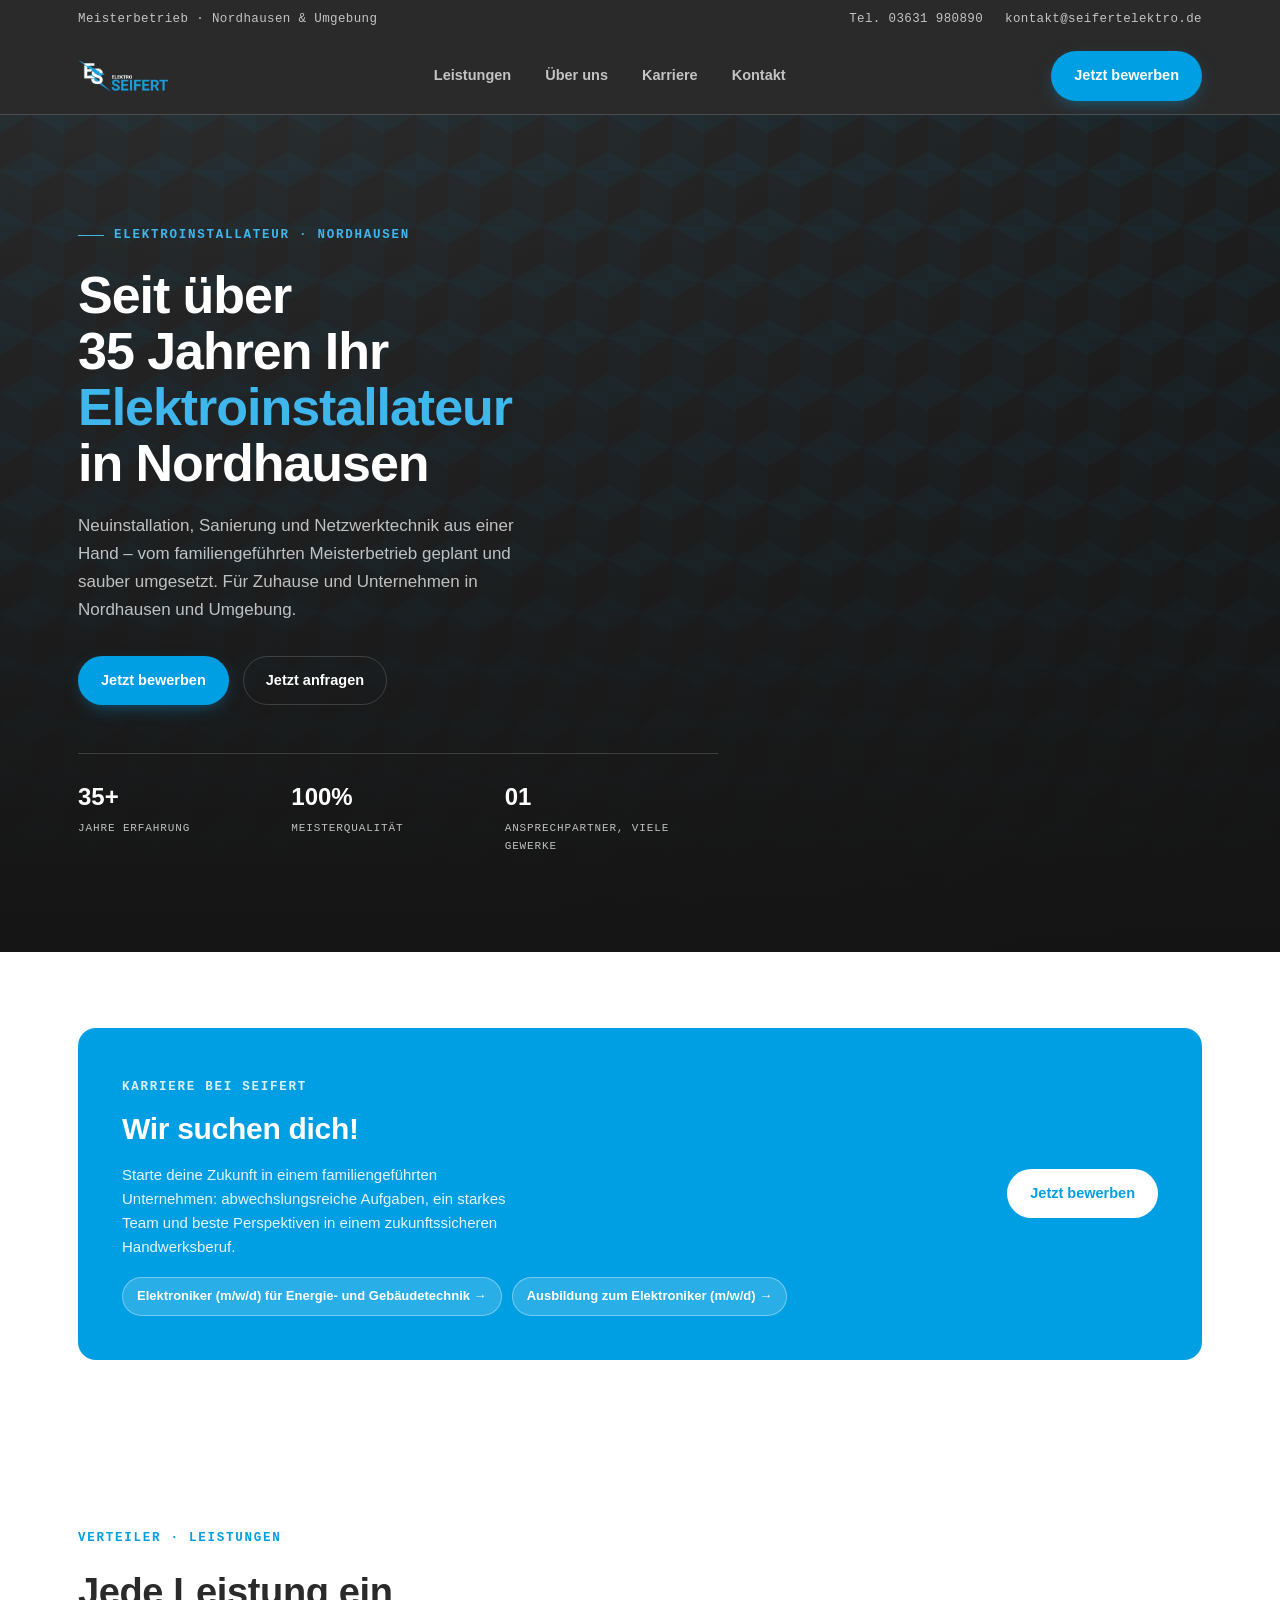
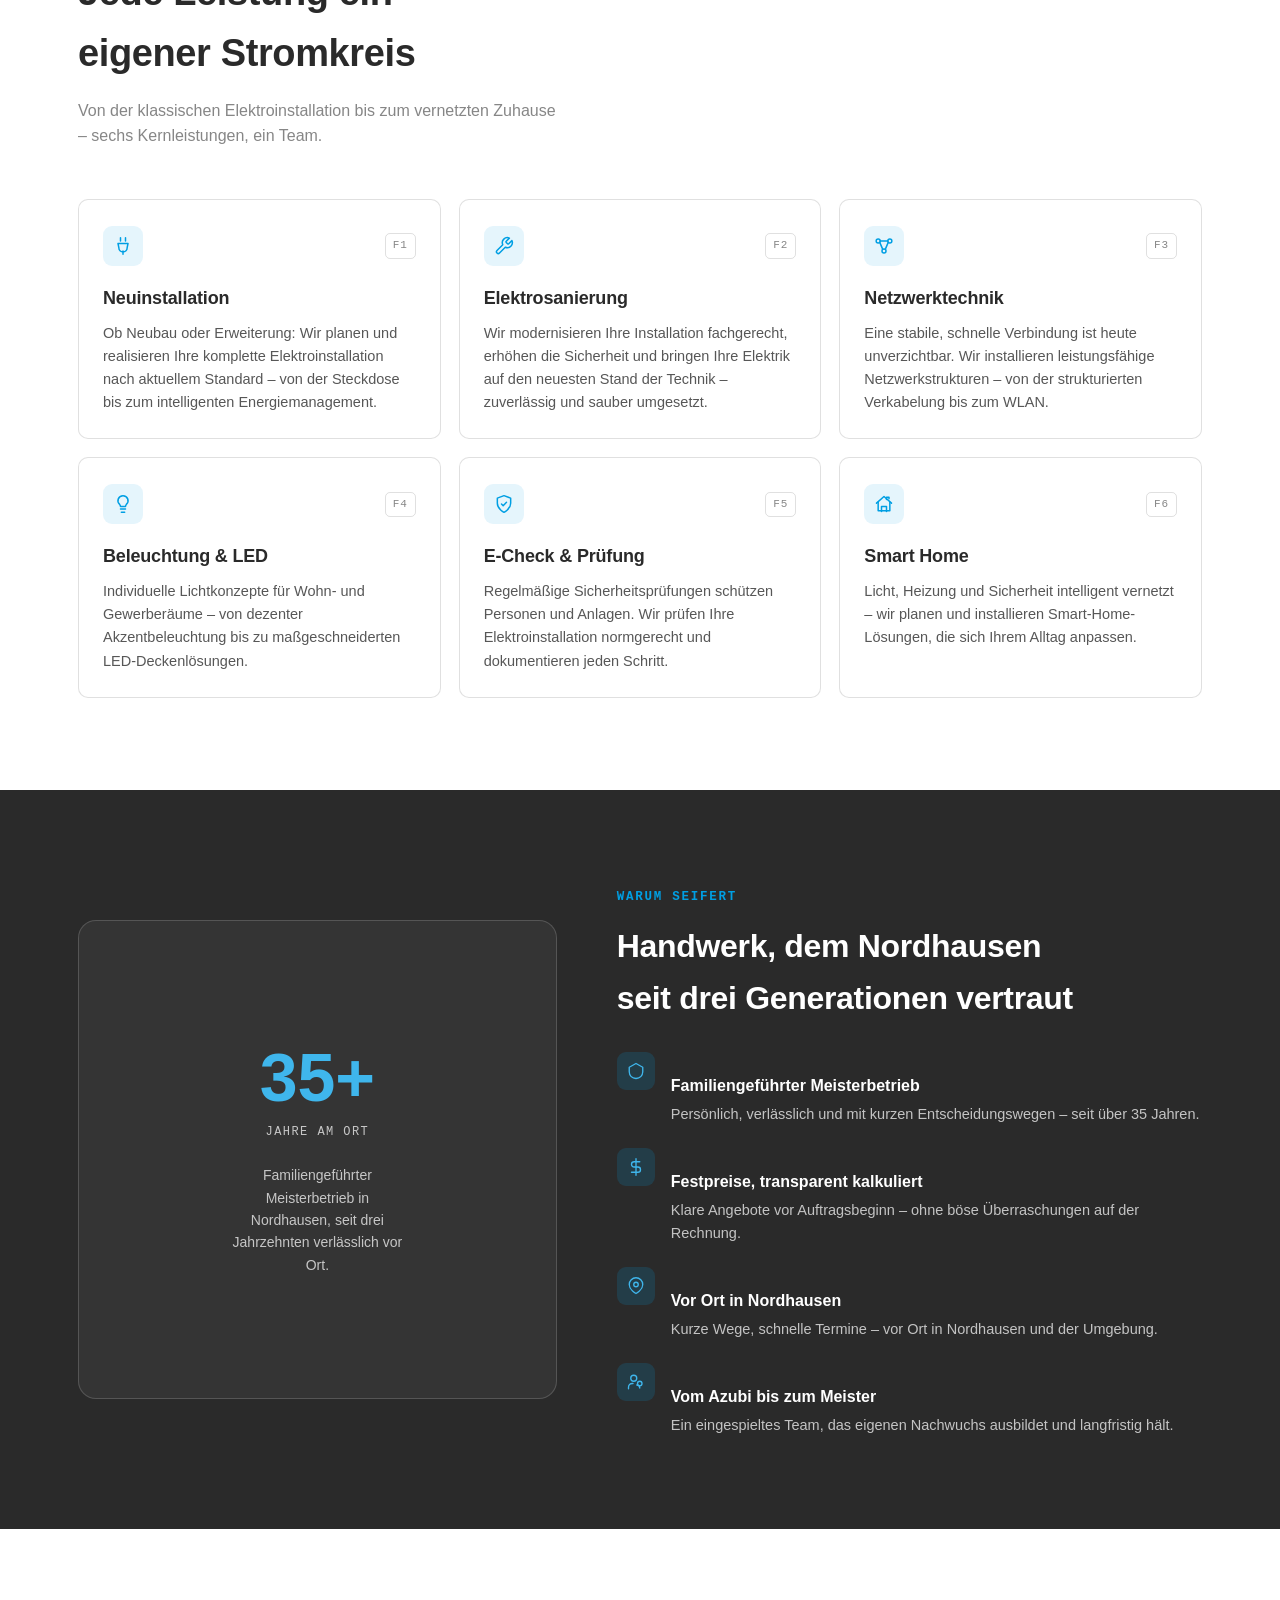
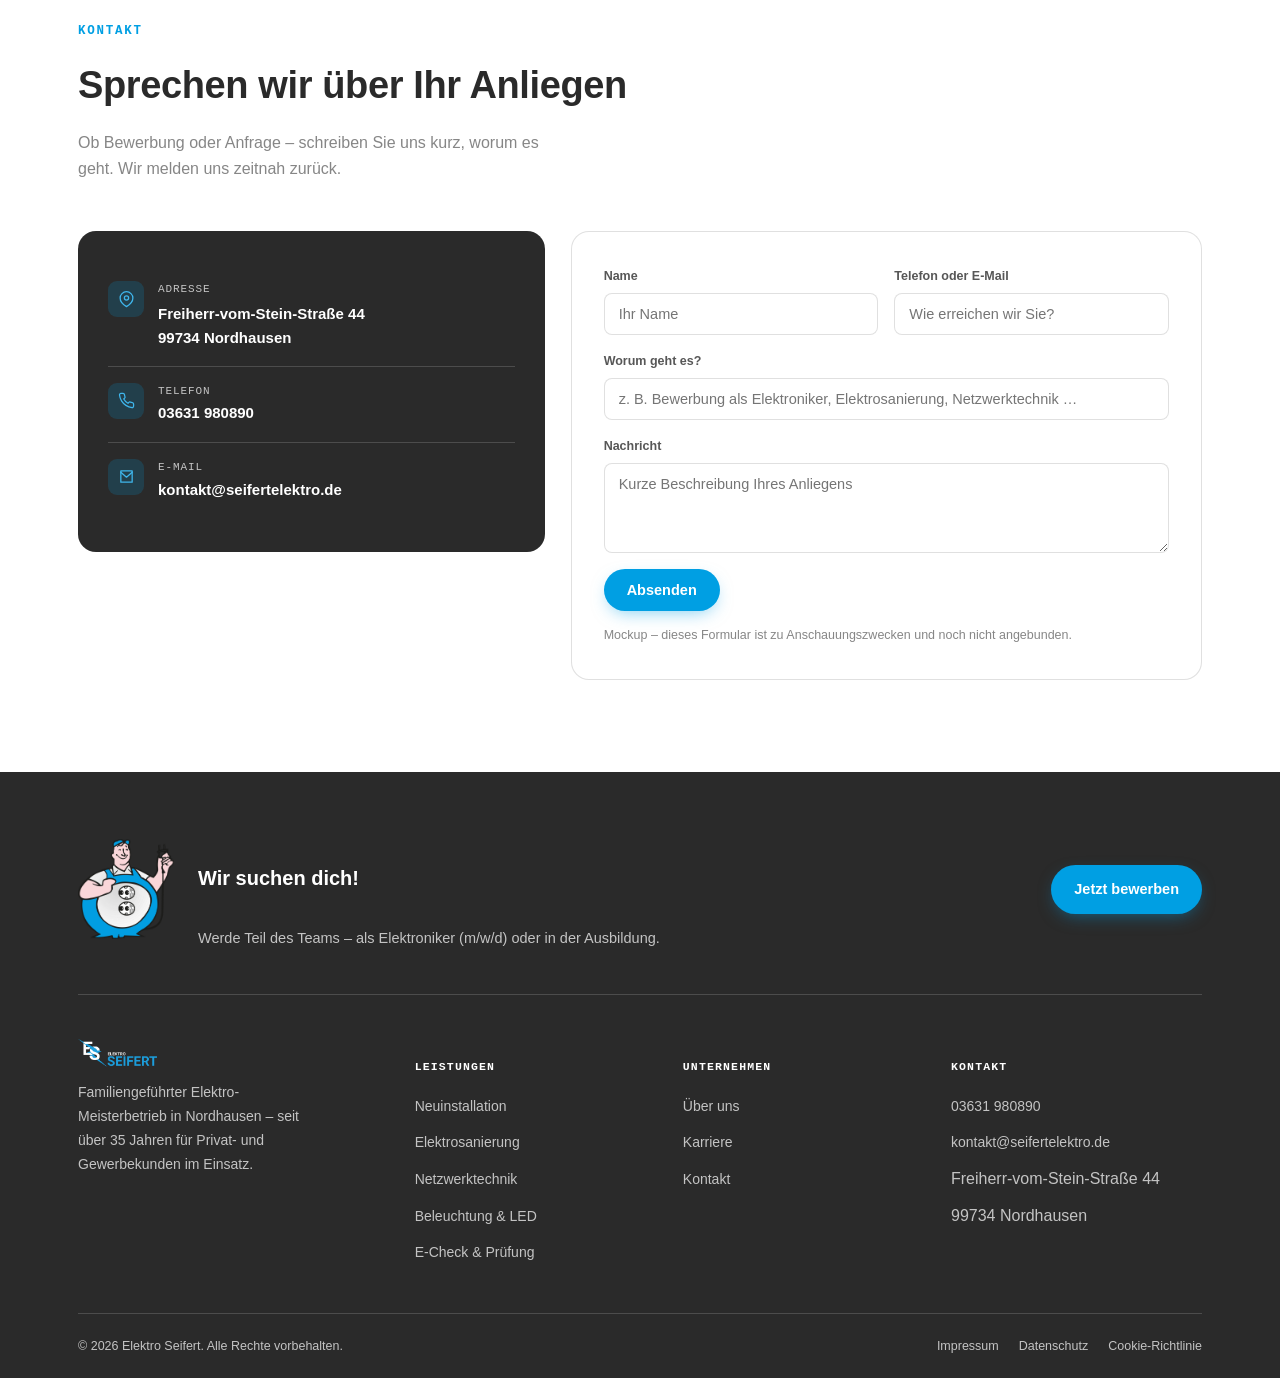
==== index.html @ 753f6e67 "Add redesigned static site with career pages and legal pages Builds out the redesign as a real multi" ====
<!doctype html>
<html lang="de">
<head>
<meta charset="utf-8" />
<title>Elektro Seifert – Elektroinstallateur in Nordhausen</title>
<meta name="description" content="Elektro Seifert: familiengeführter Elektro-Meisterbetrieb in Nordhausen. Neuinstallation, Elektrosanierung, Netzwerktechnik – und aktuell offene Stellen." />
<meta name="viewport" content="width=device-width, initial-scale=1" />
<link rel="stylesheet" href="assets/style.css" />
</head>
<body>

<div class="utility-bar">
  <div class="wrap">
    <span class="u-tag">Meisterbetrieb &middot; Nordhausen &amp; Umgebung</span>
    <div class="u-links">
      <a href="tel:+493631980890">Tel. 03631 980890</a>
      <a href="mailto:kontakt@seifertelektro.de">kontakt@seifertelektro.de</a>
    </div>
  </div>
</div>

<header id="top">
  <div class="wrap">
    <a class="brand" href="index.html" aria-label="Elektro Seifert, Startseite">
      <img class="brand-logo" src="assets/logo.webp" alt="Elektro Seifert" />
    </a>
    <nav class="primary-nav" aria-label="Hauptnavigation">
      <a href="#leistungen">Leistungen</a>
      <a href="#warum">Über uns</a>
      <a href="#karriere">Karriere</a>
      <a href="#kontakt">Kontakt</a>
    </nav>
    <div class="header-cta">
      <a class="btn btn-primary" href="#kontakt">Jetzt bewerben</a>
      <button class="menu-toggle" id="menuToggle" aria-expanded="false" aria-controls="mobileDrawer" aria-label="Menü öffnen">
        <span></span>
      </button>
    </div>
  </div>
  <div class="mobile-drawer" id="mobileDrawer">
    <a href="#leistungen">Leistungen</a>
    <a href="#warum">Über uns</a>
    <a href="#karriere">Karriere</a>
    <a href="#kontakt">Kontakt</a>
    <a class="btn btn-primary btn-block" href="#kontakt">Jetzt bewerben</a>
  </div>
</header>

<main>
  <!-- ---------- HERO ---------- -->
  <section class="hero">
    <div class="hero-media" aria-hidden="true">
      <div class="hero-video-fallback"></div>
      <video class="hero-video" autoplay muted loop playsinline preload="none">
        <source src="https://seifertelektro.de/wp-content/uploads/2026/05/copy_3253EE0D-689A-449B-8F6C-48F776EBD6DE-2.mov" type="video/mp4">
      </video>
    </div>
    <div class="hero-overlay" aria-hidden="true"></div>

    <div class="wrap hero-inner">
      <div class="hero-content">
        <div class="hero-eyebrow eyebrow">Elektroinstallateur · Nordhausen</div>
        <h1>Seit über 35&nbsp;Jahren Ihr <em>Elektroinstallateur</em> in Nordhausen</h1>
        <p class="hero-sub">Neuinstallation, Sanierung und Netzwerktechnik aus einer Hand – vom familiengeführten Meisterbetrieb geplant und sauber umgesetzt. Für Zuhause und Unternehmen in Nordhausen und Umgebung.</p>
        <div class="hero-actions">
          <a class="btn btn-primary" href="#kontakt">Jetzt bewerben</a>
          <a class="btn btn-ghost-dark" href="#kontakt">Jetzt anfragen</a>
        </div>
        <div class="hero-stats">
          <div class="hero-stat"><div class="n">35+</div><div class="l">Jahre Erfahrung</div></div>
          <div class="hero-stat"><div class="n">100%</div><div class="l">Meisterqualität</div></div>
          <div class="hero-stat"><div class="n">01</div><div class="l">Ansprechpartner, viele Gewerke</div></div>
        </div>
      </div>
    </div>
  </section>

  <!-- ---------- KARRIERE (Fokus: Jetzt bewerben) ---------- -->
  <section id="karriere" class="career-section">
    <div class="wrap">
      <div class="career">
        <div class="career-text">
          <span class="eyebrow">Karriere bei Seifert</span>
          <h3>Wir suchen dich!</h3>
          <p>Starte deine Zukunft in einem familiengeführten Unternehmen: abwechslungsreiche Aufgaben, ein starkes Team und beste Perspektiven in einem zukunftssicheren Handwerksberuf.</p>
          <div class="career-jobs">
            <a class="job-chip" href="elektroniker.html">Elektroniker (m/w/d) für Energie- und Gebäudetechnik →</a>
            <a class="job-chip" href="ausbildung.html">Ausbildung zum Elektroniker (m/w/d) →</a>
          </div>
        </div>
        <a class="btn btn-onblue" href="#kontakt" style="flex-shrink:0;">Jetzt bewerben</a>
      </div>
    </div>
  </section>

  <!-- ---------- LEISTUNGEN ---------- -->
  <section id="leistungen">
    <div class="wrap">
      <div class="section-head">
        <span class="eyebrow">Verteiler · Leistungen</span>
        <h2>Jede Leistung ein eigener Stromkreis</h2>
        <p>Von der klassischen Elektroinstallation bis zum vernetzten Zuhause – sechs Kernleistungen, ein Team.</p>
      </div>

      <div class="panel-grid">
        <article class="panel-card">
          <div class="panel-card-top">
            <div class="panel-icon"><svg width="20" height="20" viewBox="0 0 24 24" fill="none" stroke="currentColor" stroke-width="1.8" stroke-linecap="round" stroke-linejoin="round"><path d="M9 2v4M15 2v4M6 9h12l-1 5a5 5 0 0 1-10 0z"/><path d="M12 18v4"/></svg></div>
            <span class="panel-tag">F1</span>
          </div>
          <h3>Neuinstallation</h3>
          <p>Ob Neubau oder Erweiterung: Wir planen und realisieren Ihre komplette Elektroinstallation nach aktuellem Standard – von der Steckdose bis zum intelligenten Energiemanagement.</p>
        </article>

        <article class="panel-card">
          <div class="panel-card-top">
            <div class="panel-icon"><svg width="20" height="20" viewBox="0 0 24 24" fill="none" stroke="currentColor" stroke-width="1.8" stroke-linecap="round" stroke-linejoin="round"><path d="M14.7 6.3a1 1 0 0 0 0 1.4l1.6 1.6a1 1 0 0 0 1.4 0l3.77-3.77a6 6 0 0 1-7.94 7.94l-6.91 6.91a2.12 2.12 0 0 1-3-3l6.91-6.91a6 6 0 0 1 7.94-7.94z"/></svg></div>
            <span class="panel-tag">F2</span>
          </div>
          <h3>Elektrosanierung</h3>
          <p>Wir modernisieren Ihre Installation fachgerecht, erhöhen die Sicherheit und bringen Ihre Elektrik auf den neuesten Stand der Technik – zuverlässig und sauber umgesetzt.</p>
        </article>

        <article class="panel-card">
          <div class="panel-card-top">
            <div class="panel-icon"><svg width="20" height="20" viewBox="0 0 24 24" fill="none" stroke="currentColor" stroke-width="1.8" stroke-linecap="round" stroke-linejoin="round"><circle cx="5" cy="6" r="2.4"/><circle cx="19" cy="6" r="2.4"/><circle cx="12" cy="18" r="2.4"/><path d="M6.9 7.7 10.5 16M17.1 7.7 13.5 16M7.4 6h9.2"/></svg></div>
            <span class="panel-tag">F3</span>
          </div>
          <h3>Netzwerktechnik</h3>
          <p>Eine stabile, schnelle Verbindung ist heute unverzichtbar. Wir installieren leistungsfähige Netzwerkstrukturen – von der strukturierten Verkabelung bis zum WLAN.</p>
        </article>

        <article class="panel-card">
          <div class="panel-card-top">
            <div class="panel-icon"><svg width="20" height="20" viewBox="0 0 24 24" fill="none" stroke="currentColor" stroke-width="1.8" stroke-linecap="round" stroke-linejoin="round"><path d="M9 18h6M10 22h4M12 2a6 6 0 0 0-4 10.5c.6.6 1 1.4 1 2.5h6c0-1.1.4-1.9 1-2.5A6 6 0 0 0 12 2z"/></svg></div>
            <span class="panel-tag">F4</span>
          </div>
          <h3>Beleuchtung &amp; LED</h3>
          <p>Individuelle Lichtkonzepte für Wohn- und Gewerberäume – von dezenter Akzentbeleuchtung bis zu maßgeschneiderten LED-Deckenlösungen.</p>
        </article>

        <article class="panel-card">
          <div class="panel-card-top">
            <div class="panel-icon"><svg width="20" height="20" viewBox="0 0 24 24" fill="none" stroke="currentColor" stroke-width="1.8" stroke-linecap="round" stroke-linejoin="round"><path d="M12 22s8-4 8-11V5l-8-3-8 3v6c0 7 8 11 8 11z"/><path d="m9 12 2 2 4-4"/></svg></div>
            <span class="panel-tag">F5</span>
          </div>
          <h3>E-Check &amp; Prüfung</h3>
          <p>Regelmäßige Sicherheitsprüfungen schützen Personen und Anlagen. Wir prüfen Ihre Elektroinstallation normgerecht und dokumentieren jeden Schritt.</p>
        </article>

        <article class="panel-card">
          <div class="panel-card-top">
            <div class="panel-icon"><svg width="20" height="20" viewBox="0 0 24 24" fill="none" stroke="currentColor" stroke-width="1.8" stroke-linecap="round" stroke-linejoin="round"><path d="m3 11 9-8 9 8"/><path d="M5 10v10h14V10"/><path d="M9 21v-6h6v6"/><path d="M15 6.5V4h3v1.6"/></svg></div>
            <span class="panel-tag">F6</span>
          </div>
          <h3>Smart Home</h3>
          <p>Licht, Heizung und Sicherheit intelligent vernetzt – wir planen und installieren Smart-Home-Lösungen, die sich Ihrem Alltag anpassen.</p>
        </article>
      </div>
    </div>
  </section>

  <!-- ---------- WARUM SEIFERT ---------- -->
  <section id="warum" class="section-dark">
    <div class="wrap about-grid">
      <div class="about-badge">
        <div class="big">35+</div>
        <div class="lbl">Jahre am Ort</div>
        <div class="sub">Familiengeführter Meisterbetrieb in Nordhausen, seit drei Jahrzehnten verlässlich vor Ort.</div>
      </div>

      <div>
        <span class="eyebrow">Warum Seifert</span>
        <h2 style="font-size:clamp(24px,3.2vw,32px); font-weight:800; color:var(--on-dark); margin-top:14px;">Handwerk, dem Nordhausen seit drei Generationen vertraut</h2>
        <div class="about-list">
          <div class="about-item">
            <div class="ico"><svg width="18" height="18" viewBox="0 0 24 24" fill="none" stroke="currentColor" stroke-width="1.8" stroke-linecap="round" stroke-linejoin="round"><path d="M12 2 3 7v6c0 5 4 8.5 9 9 5-.5 9-4 9-9V7z"/></svg></div>
            <div><h4>Familiengeführter Meisterbetrieb</h4><p>Persönlich, verlässlich und mit kurzen Entscheidungswegen – seit über 35 Jahren.</p></div>
          </div>
          <div class="about-item">
            <div class="ico"><svg width="18" height="18" viewBox="0 0 24 24" fill="none" stroke="currentColor" stroke-width="1.8" stroke-linecap="round" stroke-linejoin="round"><path d="M12 1v22M17 5H9.5a3.5 3.5 0 0 0 0 7h5a3.5 3.5 0 0 1 0 7H6"/></svg></div>
            <div><h4>Festpreise, transparent kalkuliert</h4><p>Klare Angebote vor Auftragsbeginn – ohne böse Überraschungen auf der Rechnung.</p></div>
          </div>
          <div class="about-item">
            <div class="ico"><svg width="18" height="18" viewBox="0 0 24 24" fill="none" stroke="currentColor" stroke-width="1.8" stroke-linecap="round" stroke-linejoin="round"><path d="M21 10c0 7-9 12-9 12s-9-5-9-12a9 9 0 0 1 18 0z"/><circle cx="12" cy="10" r="3"/></svg></div>
            <div><h4>Vor Ort in Nordhausen</h4><p>Kurze Wege, schnelle Termine – vor Ort in Nordhausen und der Umgebung.</p></div>
          </div>
          <div class="about-item">
            <div class="ico"><svg width="18" height="18" viewBox="0 0 24 24" fill="none" stroke="currentColor" stroke-width="1.8" stroke-linecap="round" stroke-linejoin="round"><circle cx="9" cy="7" r="4"/><path d="M2 21v-2a5 5 0 0 1 5-5h1"/><circle cx="17" cy="14" r="3"/><path d="M17 20a4 4 0 0 0-4-4"/></svg></div>
            <div><h4>Vom Azubi bis zum Meister</h4><p>Ein eingespieltes Team, das eigenen Nachwuchs ausbildet und langfristig hält.</p></div>
          </div>
        </div>
      </div>
    </div>
  </section>

  <!-- ---------- KONTAKT ---------- -->
  <section id="kontakt">
    <div class="wrap">
      <div class="section-head">
        <span class="eyebrow">Kontakt</span>
        <h2>Sprechen wir über Ihr Anliegen</h2>
        <p>Ob Bewerbung oder Anfrage – schreiben Sie uns kurz, worum es geht. Wir melden uns zeitnah zurück.</p>
      </div>

      <div class="contact-grid">
        <div class="contact-card">
          <div class="contact-row">
            <div class="ico"><svg width="17" height="17" viewBox="0 0 24 24" fill="none" stroke="currentColor" stroke-width="1.8" stroke-linecap="round" stroke-linejoin="round"><path d="M21 10c0 7-9 12-9 12s-9-5-9-12a9 9 0 0 1 18 0z"/><circle cx="12" cy="10" r="3"/></svg></div>
            <div><div class="lbl">Adresse</div><div class="val">Freiherr-vom-Stein-Straße 44<br>99734 Nordhausen</div></div>
          </div>
          <div class="contact-row">
            <div class="ico"><svg width="17" height="17" viewBox="0 0 24 24" fill="none" stroke="currentColor" stroke-width="1.8" stroke-linecap="round" stroke-linejoin="round"><path d="M22 16.92v3a2 2 0 0 1-2.18 2 19.79 19.79 0 0 1-8.63-3.07 19.5 19.5 0 0 1-6-6 19.79 19.79 0 0 1-3.07-8.67A2 2 0 0 1 4.11 2h3a2 2 0 0 1 2 1.72c.127.96.362 1.903.7 2.81a2 2 0 0 1-.45 2.11L8.09 9.91a16 16 0 0 0 6 6l1.27-1.27a2 2 0 0 1 2.11-.45c.907.338 1.85.573 2.81.7A2 2 0 0 1 22 16.92z"/></svg></div>
            <div><div class="lbl">Telefon</div><a class="val" href="tel:+493631980890">03631 980890</a></div>
          </div>
          <div class="contact-row">
            <div class="ico"><svg width="17" height="17" viewBox="0 0 24 24" fill="none" stroke="currentColor" stroke-width="1.8" stroke-linecap="round" stroke-linejoin="round"><path d="M4 4h16v16H4z"/><path d="m4 6 8 7 8-7"/></svg></div>
            <div><div class="lbl">E-Mail</div><a class="val" href="mailto:kontakt@seifertelektro.de">kontakt@seifertelektro.de</a></div>
          </div>
        </div>

        <form class="form-card" onsubmit="return false;">
          <div class="form-row">
            <div class="field"><label for="name">Name</label><input id="name" type="text" placeholder="Ihr Name" /></div>
            <div class="field"><label for="phone">Telefon oder E-Mail</label><input id="phone" type="text" placeholder="Wie erreichen wir Sie?" /></div>
          </div>
          <div class="form-row">
            <div class="field full"><label for="subject">Worum geht es?</label><input id="subject" type="text" placeholder="z. B. Bewerbung als Elektroniker, Elektrosanierung, Netzwerktechnik …" /></div>
          </div>
          <div class="form-row">
            <div class="field full"><label for="msg">Nachricht</label><textarea id="msg" rows="4" placeholder="Kurze Beschreibung Ihres Anliegens"></textarea></div>
          </div>
          <button class="btn btn-primary" type="submit">Absenden</button>
          <p class="form-note">Mockup – dieses Formular ist zu Anschauungszwecken und noch nicht angebunden.</p>
        </form>
      </div>
    </div>
  </section>
</main>

<footer>
  <div class="wrap">
    <div class="foot-cta">
      <img class="foot-mascot" src="assets/mascot.webp" alt="Elektro Seifert Maskottchen" />
      <div class="foot-cta-text">
        <h5>Wir suchen dich!</h5>
        <p>Werde Teil des Teams – als Elektroniker (m/w/d) oder in der Ausbildung.</p>
      </div>
      <a class="btn btn-primary" href="#kontakt" style="flex-shrink:0;">Jetzt bewerben</a>
    </div>

    <div class="foot-grid">
      <div class="foot-col foot-about">
        <img class="brand-logo" src="assets/logo.webp" alt="Elektro Seifert" />
        <p>Familiengeführter Elektro-Meisterbetrieb in Nordhausen – seit über 35 Jahren für Privat- und Gewerbekunden im Einsatz.</p>
      </div>
      <div class="foot-col">
        <h5>Leistungen</h5>
        <ul>
          <li><a href="#leistungen">Neuinstallation</a></li>
          <li><a href="#leistungen">Elektrosanierung</a></li>
          <li><a href="#leistungen">Netzwerktechnik</a></li>
          <li><a href="#leistungen">Beleuchtung &amp; LED</a></li>
          <li><a href="#leistungen">E-Check &amp; Prüfung</a></li>
        </ul>
      </div>
      <div class="foot-col">
        <h5>Unternehmen</h5>
        <ul>
          <li><a href="#warum">Über uns</a></li>
          <li><a href="#karriere">Karriere</a></li>
          <li><a href="#kontakt">Kontakt</a></li>
        </ul>
      </div>
      <div class="foot-col">
        <h5>Kontakt</h5>
        <ul>
          <li><a href="tel:+493631980890">03631 980890</a></li>
          <li><a href="mailto:kontakt@seifertelektro.de">kontakt@seifertelektro.de</a></li>
          <li>Freiherr-vom-Stein-Straße 44</li>
          <li>99734 Nordhausen</li>
        </ul>
      </div>
    </div>
    <div class="foot-bottom">
      <span>© 2026 Elektro Seifert. Alle Rechte vorbehalten.</span>
      <div class="fb-links">
        <a href="impressum.html">Impressum</a>
        <a href="datenschutz.html">Datenschutz</a>
        <a href="datenschutz.html#cookies">Cookie-Richtlinie</a>
      </div>
    </div>
  </div>
</footer>

<div class="mobile-bar">
  <a class="btn btn-primary" href="#kontakt">Jetzt bewerben</a>
  <a class="btn btn-outline-dark" href="#kontakt" style="background:var(--white);">Jetzt anfragen</a>
</div>

<script>
  var toggle = document.getElementById('menuToggle');
  var header = document.getElementById('top');
  toggle.addEventListener('click', function(){
    var open = header.classList.toggle('open');
    toggle.setAttribute('aria-expanded', open ? 'true' : 'false');
  });
  document.querySelectorAll('.mobile-drawer a').forEach(function(a){
    a.addEventListener('click', function(){
      header.classList.remove('open');
      toggle.setAttribute('aria-expanded', 'false');
    });
  });
</script>
</body>
</html>
---- assets/style.css ----
/* ---------- Tokens (strict brand palette: blue / white / charcoal) ---------- */
:root{
  --blue:       #009FE3;
  --blue-light: #3FB6EC;
  --dark:       #2A2A2A;
  --dark-2:     #333333;
  --white:      #FFFFFF;
  --text:       #575757;
  --text-soft:  rgba(87,87,87,0.72);
  --on-dark:    #FFFFFF;
  --on-dark-mute: rgba(255,255,255,0.72);
  --line:       rgba(87,87,87,0.18);
  --line-dark:  rgba(255,255,255,0.16);
  --radius-s: 6px;
  --radius-m: 10px;
  --radius-l: 18px;
  --font-display: -apple-system, "Segoe UI", "SF Pro Display", Roboto, "Helvetica Neue", Arial, sans-serif;
  --font-body: -apple-system, "Segoe UI", Roboto, "Helvetica Neue", Arial, sans-serif;
  --font-mono: ui-monospace, "SF Mono", "Cascadia Mono", "Roboto Mono", Consolas, monospace;
}

*{ box-sizing: border-box; }
html{ scroll-behavior: smooth; }
@media (prefers-reduced-motion: reduce){ html{ scroll-behavior: auto; } }

body{
  margin:0;
  background: var(--white);
  color: var(--text);
  font-family: var(--font-body);
  font-size: 16px;
  line-height: 1.6;
  -webkit-font-smoothing: antialiased;
}

img,svg{ display:block; max-width:100%; }
a{ color: inherit; text-decoration: none; }
ul{ margin:0; padding:0; list-style:none; }
h1,h2,h3{ margin:0; }
p{ margin:0; }
h1,h2,h3{ font-family: var(--font-display); text-wrap: balance; letter-spacing: -0.01em; }

:focus-visible{ outline: 2px solid var(--blue); outline-offset: 3px; }

.wrap{
  width: 100%;
  max-width: 1180px;
  margin: 0 auto;
  padding: 0 28px;
}
@media (max-width: 620px){ .wrap{ padding: 0 20px; } }

.eyebrow{
  font-family: var(--font-mono);
  font-size: 12.5px;
  letter-spacing: 0.14em;
  text-transform: uppercase;
  font-weight: 600;
  color: var(--blue);
}

/* ---------- Utility bar ---------- */
.utility-bar{
  background: var(--dark);
  color: var(--on-dark-mute);
  font-family: var(--font-mono);
  font-size: 12.5px;
  letter-spacing: 0.03em;
}
.utility-bar .wrap{
  display:flex;
  justify-content: space-between;
  align-items:center;
  gap: 16px;
  padding-top: 9px;
  padding-bottom: 9px;
  overflow-x:auto;
  white-space:nowrap;
}
.utility-bar a{ color: var(--on-dark-mute); transition: color .15s ease; }
.utility-bar a:hover{ color: var(--blue-light); }
.utility-bar .u-links{ display:flex; gap:22px; }
@media (max-width: 700px){ .utility-bar .u-tag{ display:none; } }

/* ---------- Header ---------- */
header{
  position: sticky; top:0; z-index: 50;
  background: var(--dark);
  border-bottom: 1px solid var(--line-dark);
}
header .wrap{
  display:flex; align-items:center; justify-content:space-between;
  height: 76px;
}
.brand{ display:flex; align-items:center; }
.brand-logo{ height:32px; width:auto; display:block; }

nav.primary-nav{ display:flex; align-items:center; gap: 34px; }
nav.primary-nav a{
  font-size: 14.5px; font-weight:600; color: var(--on-dark-mute);
  transition: color .15s ease;
  position:relative;
}
nav.primary-nav a:hover{ color: var(--on-dark); }

.header-cta{ display:flex; align-items:center; gap:14px; }
.btn{
  display:inline-flex; align-items:center; gap:9px;
  font-family: var(--font-body); font-weight:700; font-size: 14.5px;
  padding: 12px 22px; border-radius: 999px; border: 1px solid transparent;
  cursor:pointer; transition: transform .15s ease, box-shadow .15s ease, background .15s ease, border-color .15s ease, color .15s ease;
  white-space:nowrap;
}
.btn:active{ transform: translateY(1px); }
.btn-primary{
  background: var(--blue);
  color: #fff;
  box-shadow: 0 6px 18px -6px rgba(0,159,227,0.55);
}
.btn-primary:hover{ background: var(--blue-light); box-shadow: 0 8px 22px -6px rgba(0,159,227,0.7); }
.btn-onblue{
  background: var(--white); color: var(--blue);
}
.btn-onblue:hover{ background: rgba(255,255,255,0.88); }
.btn-ghost-dark{
  color: var(--on-dark); border-color: var(--line-dark); background: transparent;
}
.btn-ghost-dark:hover{ border-color: var(--blue-light); color: var(--blue-light); }
.btn-outline-dark{
  color: var(--text); border-color: var(--line); background: transparent;
}
.btn-outline-dark:hover{ border-color: var(--blue); color: var(--blue); }
.btn-block{ width:100%; justify-content:center; }

.menu-toggle{
  display:none; background:none; border:1px solid var(--line-dark); border-radius:8px;
  width:44px; height:40px; align-items:center; justify-content:center; cursor:pointer;
}
.menu-toggle span, .menu-toggle span::before, .menu-toggle span::after{
  content:""; display:block; width:19px; height:2px; background: var(--on-dark); position:relative; transition: transform .2s ease, opacity .2s ease;
}
.menu-toggle span::before{ position:absolute; top:-6px; }
.menu-toggle span::after{ position:absolute; top:6px; }

.mobile-drawer{ display:none; }

@media (max-width: 900px){
  nav.primary-nav{ display:none; }
  .menu-toggle{ display:flex; }
  header.open .mobile-drawer{
    display:block; position:absolute; top:76px; left:0; right:0;
    background: var(--dark); border-bottom: 1px solid var(--line-dark);
    padding: 8px 20px 22px;
  }
  .mobile-drawer a{
    display:block; padding: 13px 4px; font-size:15.5px; font-weight:600;
    color: var(--on-dark); border-bottom: 1px solid var(--line-dark);
  }
  .mobile-drawer .btn{ margin-top:16px; }
}

/* ---------- Hero (homepage) ---------- */
.hero{
  position:relative; overflow:hidden;
  background: var(--dark);
  color: var(--on-dark);
  padding: 110px 0 96px;
  min-height: 620px;
  display:flex; align-items:flex-end;
}
.hero-media{ position:absolute; inset:0; z-index:0; }
.hero-video-fallback{
  position:absolute; inset:0;
  background:
    radial-gradient(120% 140% at 15% -10%, #3a3a3a 0%, var(--dark) 55%, #1c1c1c 100%);
}
.hero-video-fallback::after{
  content:"";
  position:absolute; inset:0; opacity:0.5;
  background-image:
    linear-gradient(30deg, rgba(0,159,227,0.18) 12%, transparent 12.5%, transparent 87%, rgba(0,159,227,0.18) 87.5%, rgba(0,159,227,0.18)),
    linear-gradient(150deg, rgba(0,159,227,0.18) 12%, transparent 12.5%, transparent 87%, rgba(0,159,227,0.18) 87.5%, rgba(0,159,227,0.18)),
    linear-gradient(30deg, rgba(0,159,227,0.18) 12%, transparent 12.5%, transparent 87%, rgba(0,159,227,0.18) 87.5%, rgba(0,159,227,0.18)),
    linear-gradient(150deg, rgba(0,159,227,0.18) 12%, transparent 12.5%, transparent 87%, rgba(0,159,227,0.18) 87.5%, rgba(0,159,227,0.18)),
    linear-gradient(60deg, rgba(0,159,227,0.1) 25%, transparent 25.5%, transparent 75%, rgba(0,159,227,0.1) 75.5%, rgba(0,159,227,0.1)),
    linear-gradient(60deg, rgba(0,159,227,0.1) 25%, transparent 25.5%, transparent 75%, rgba(0,159,227,0.1) 75.5%, rgba(0,159,227,0.1));
  background-size: 64px 111px;
  background-position: 0 0, 0 0, 32px 55px, 32px 55px, 0 0, 32px 55px;
  -webkit-mask-image: linear-gradient(180deg, black 0%, black 55%, transparent 96%);
  mask-image: linear-gradient(180deg, black 0%, black 55%, transparent 96%);
}
.hero-video{
  position:absolute; inset:0; width:100%; height:100%;
  object-fit: cover; z-index:1;
}
.hero-overlay{
  position:absolute; inset:0; z-index:2;
  background: linear-gradient(0deg, rgba(20,20,20,0.92) 0%, rgba(20,20,20,0.62) 45%, rgba(20,20,20,0.4) 100%);
}
.hero-note{
  position:absolute; top:16px; right:16px; z-index:3;
  font-family: var(--font-mono); font-size:10.5px; letter-spacing:0.06em;
  color: rgba(255,255,255,0.55); background: rgba(0,0,0,0.35);
  border:1px solid var(--line-dark); border-radius:6px; padding:5px 9px;
}

.hero-inner{ position:relative; z-index:3; width:100%; }
.hero-content{ max-width: 660px; }

.hero-eyebrow{ display:flex; align-items:center; gap:10px; margin-bottom:22px; color: var(--blue-light); }
.hero-eyebrow::before{ content:""; width:26px; height:1px; background: var(--blue-light); }

.hero h1{
  font-size: clamp(32px, 5vw, 52px);
  font-weight: 800; line-height:1.08; letter-spacing:-0.02em;
  max-width: 16ch;
}
.hero h1 em{ font-style:normal; color: var(--blue-light); }

.hero-sub{
  margin-top:20px; max-width: 50ch; font-size: 17px; color: var(--on-dark-mute); line-height:1.65;
}
.hero-actions{ display:flex; gap:14px; margin-top:32px; flex-wrap:wrap; }

.hero-stats{
  display:flex; gap:0; margin-top:48px; border-top:1px solid var(--line-dark); padding-top:24px;
  max-width: 640px;
}
.hero-stat{ flex:1; padding-right:20px; }
.hero-stat .n{ font-family: var(--font-display); font-weight:800; font-size:24px; color:var(--on-dark); }
.hero-stat .l{ font-family: var(--font-mono); font-size:11px; letter-spacing:0.08em; text-transform:uppercase; color: var(--on-dark-mute); margin-top:4px; }

/* ---------- Page header band (sub-pages: jobs, legal) ---------- */
.page-hero{
  background: var(--dark); color: var(--on-dark);
  padding: 64px 0 52px;
}
.page-hero .eyebrow{ color: var(--blue-light); }
.page-hero h1{
  margin-top:14px; font-size: clamp(28px, 4vw, 42px); font-weight:800; max-width: 24ch;
}
.page-hero p{ margin-top:14px; max-width:60ch; color: var(--on-dark-mute); font-size:16px; }
.page-hero .back-link{
  display:inline-flex; align-items:center; gap:7px; font-size:13.5px; font-weight:600;
  color: var(--on-dark-mute); margin-bottom:20px;
}
.page-hero .back-link:hover{ color: var(--blue-light); }

/* ---------- Section scaffolding ---------- */
section{ padding: 92px 0; }
@media (max-width: 700px){ section{ padding: 64px 0; } }
.section-head{ max-width: 640px; margin-bottom: 50px; }
.section-head .eyebrow{ margin-bottom:14px; display:block; }
.section-head h2{ font-size: clamp(26px, 3.6vw, 38px); font-weight:800; color: var(--dark); }
.section-head p{ margin-top:14px; color: var(--text-soft); font-size:16px; max-width: 54ch; }
.section-head.on-dark h2{ color: var(--on-dark); }
.section-head.on-dark p{ color: var(--on-dark-mute); }

.section-dark{ background: var(--dark); color: var(--on-dark); }

/* ---------- Karriere / Jetzt bewerben banner ---------- */
.career-section{ padding: 76px 0; }
.career{
  background: var(--blue);
  color:#fff; border-radius: var(--radius-l);
  padding: 44px 44px; display:flex; align-items:center; justify-content:space-between; gap:32px;
}
@media (max-width: 820px){ .career{ flex-direction:column; align-items:flex-start; padding: 34px 26px; } }
.career-text .eyebrow{ color: rgba(255,255,255,0.85); }
.career-text h3{ font-size: clamp(22px,3vw,30px); font-weight:800; margin-top:8px; }
.career-text p{ margin-top:10px; color: rgba(255,255,255,0.9); max-width:46ch; font-size:15px; }
.career-jobs{ display:flex; gap:10px; margin-top:18px; flex-wrap:wrap; }
.job-chip{
  font-size:13px; font-weight:600; background: rgba(255,255,255,0.16); border:1px solid rgba(255,255,255,0.34);
  padding:8px 14px; border-radius:999px; display:inline-flex; align-items:center; gap:8px;
  color:#fff; transition: background .15s ease;
}
.job-chip:hover{ background: rgba(255,255,255,0.28); }

/* ---------- Leistungen: distribution-board grid ---------- */
.panel-grid{
  display:grid; grid-template-columns: repeat(3, 1fr); gap: 18px;
}
@media (max-width: 900px){ .panel-grid{ grid-template-columns: repeat(2,1fr); } }
@media (max-width: 620px){ .panel-grid{ grid-template-columns: 1fr; } }

.panel-card{
  background: var(--white); border:1px solid var(--line); border-radius: var(--radius-m);
  padding: 26px 24px 24px;
  transition: transform .18s ease, box-shadow .18s ease, border-color .18s ease;
}
.panel-card:hover{
  transform: translateY(-3px);
  box-shadow: 0 20px 40px -24px rgba(42,42,42,0.28);
  border-color: rgba(0,159,227,0.4);
}
.panel-card-top{ display:flex; align-items:center; justify-content:space-between; margin-bottom:18px; }
.panel-tag{
  font-family: var(--font-mono); font-size:11px; letter-spacing:0.08em; color: var(--text-soft);
  border:1px solid var(--line); border-radius:5px; padding:3px 7px;
}
.panel-icon{
  width:40px; height:40px; border-radius:9px; background: rgba(0,159,227,0.1);
  display:flex; align-items:center; justify-content:center; color: var(--blue);
}
.panel-card h3{ font-size:18px; font-weight:700; color:var(--dark); margin-bottom:9px; }
.panel-card p{ font-size:14.5px; color: var(--text); line-height:1.6; }

/* ---------- Warum / About split (dark section) ---------- */
.about-grid{ display:grid; grid-template-columns: 0.9fr 1.1fr; gap:60px; align-items:center; }
@media (max-width: 900px){ .about-grid{ grid-template-columns:1fr; gap:36px; } }

.about-badge{
  background: rgba(255,255,255,0.05); border:1px solid var(--line-dark); border-radius: var(--radius-l);
  padding: 34px; position:relative; overflow:hidden; aspect-ratio: 1/1;
  display:flex; flex-direction:column; justify-content:center; align-items:center; text-align:center;
}
.about-badge .big{ font-family: var(--font-display); font-weight:800; font-size:68px; color:var(--blue-light); line-height:1; }
.about-badge .lbl{ font-family: var(--font-mono); font-size:12px; letter-spacing:0.12em; text-transform:uppercase; color: var(--on-dark-mute); margin-top:12px; }
.about-badge .sub{ margin-top:22px; font-size:14px; color:var(--on-dark-mute); max-width:22ch; }

.about-list{ display:flex; flex-direction:column; gap:22px; margin-top:28px; }
.about-item{ display:flex; gap:16px; }
.about-item .ico{
  flex-shrink:0; width:38px; height:38px; border-radius:9px; background: rgba(0,159,227,0.16);
  display:flex; align-items:center; justify-content:center; color: var(--blue-light);
}
.about-item h4{ font-size:16px; font-weight:700; color:var(--on-dark); margin-bottom:4px; }
.about-item p{ font-size:14.5px; color: var(--on-dark-mute); }

/* ---------- Kontakt ---------- */
.contact-grid{ display:grid; grid-template-columns: 0.85fr 1.15fr; gap: 26px; align-items:start; }
@media (max-width: 900px){ .contact-grid{ grid-template-columns:1fr; } }

.contact-card{
  background: var(--dark); color:var(--on-dark); border-radius: var(--radius-l);
  padding: 34px 30px;
}
.contact-row{ display:flex; gap:14px; padding: 16px 0; border-bottom:1px solid var(--line-dark); }
.contact-row:last-of-type{ border-bottom:none; }
.contact-row .ico{ width:36px; height:36px; border-radius:9px; background: rgba(0,159,227,0.18); display:flex; align-items:center; justify-content:center; color:var(--blue-light); flex-shrink:0; }
.contact-row .lbl{ font-family: var(--font-mono); font-size:11px; letter-spacing:0.08em; text-transform:uppercase; color: var(--on-dark-mute); }
.contact-row .val{ font-size:15px; font-weight:600; margin-top:3px; }
.contact-row a.val:hover{ color: var(--blue-light); }

.form-card{
  background: var(--white); border:1px solid var(--line); border-radius: var(--radius-l);
  padding: 34px 32px;
}
.form-row{ display:grid; grid-template-columns: 1fr 1fr; gap:16px; margin-bottom:16px; }
@media (max-width:560px){ .form-row{ grid-template-columns:1fr; } }
.field{ display:flex; flex-direction:column; gap:7px; }
.field.full{ grid-column: 1/-1; }
.field label{ font-size:12.5px; font-weight:700; color: var(--text); }
.field input, .field textarea{
  font-family: var(--font-body); font-size:14.5px; padding: 12px 14px; border-radius:8px;
  border:1px solid var(--line); background: var(--white); color: var(--dark); resize:vertical;
}
.field input:focus, .field textarea:focus{ outline: 2px solid var(--blue); outline-offset:1px; border-color: var(--blue); }
.form-note{ font-size:12.5px; color: var(--text-soft); margin-top:14px; }

/* ---------- Job detail pages ---------- */
.job-grid{ display:grid; grid-template-columns: 1fr 320px; gap:44px; align-items:start; }
@media (max-width: 900px){ .job-grid{ grid-template-columns: 1fr; } }

.job-block{ margin-bottom:44px; }
.job-block:last-child{ margin-bottom:0; }
.job-block h2{
  font-size:20px; font-weight:800; color:var(--dark); margin-bottom:18px;
  display:flex; align-items:center; gap:10px;
}
.job-block h2 .ico{
  width:32px; height:32px; border-radius:8px; background: rgba(0,159,227,0.1);
  display:flex; align-items:center; justify-content:center; color: var(--blue); flex-shrink:0;
}
.job-list{ display:flex; flex-direction:column; gap:12px; }
.job-list li{
  display:flex; gap:12px; font-size:15px; color: var(--text); line-height:1.6;
  padding-left:0;
}
.job-list li::before{
  content:""; width:6px; height:6px; border-radius:50%; background: var(--blue);
  margin-top:9px; flex-shrink:0;
}
.job-closing{
  background: var(--dark); color: var(--on-dark); border-radius: var(--radius-l);
  padding: 32px 30px;
}
.job-closing h2{ color:var(--on-dark); font-size:19px; font-weight:800; }
.job-closing p{ margin-top:10px; color: var(--on-dark-mute); font-size:15px; max-width:56ch; }
.job-closing .btn{ margin-top:20px; }

.job-side{
  position:sticky; top:100px;
  background: var(--white); border:1px solid var(--line); border-radius: var(--radius-l);
  padding: 28px 26px;
}
.job-side h3{ font-size:13px; font-family: var(--font-mono); letter-spacing:0.08em; text-transform:uppercase; color: var(--text-soft); margin-bottom:18px; }
.job-fact{ display:flex; justify-content:space-between; gap:12px; padding:12px 0; border-bottom:1px solid var(--line); font-size:14px; }
.job-fact:last-of-type{ border-bottom:none; }
.job-fact .k{ color: var(--text-soft); }
.job-fact .v{ font-weight:700; color: var(--dark); text-align:right; }
.job-side .btn{ margin-top:20px; }
.job-side .other-job{
  margin-top:18px; padding-top:18px; border-top:1px solid var(--line);
  font-size:13.5px; color: var(--text-soft);
}
.job-side .other-job a{ color: var(--blue); font-weight:700; }
.job-side .other-job a:hover{ color: var(--blue-light); }

/* ---------- Legal pages ---------- */
.legal{ max-width: 760px; }
.legal h2{
  font-size:20px; font-weight:800; color:var(--dark); margin-top:44px; margin-bottom:14px;
}
.legal h2:first-of-type{ margin-top:0; }
.legal h3{ font-size:15.5px; font-weight:700; color:var(--dark); margin-top:22px; margin-bottom:8px; }
.legal p{ font-size:15px; color: var(--text); line-height:1.75; margin-bottom:14px; }
.legal ul{ display:flex; flex-direction:column; gap:9px; margin: 4px 0 16px; }
.legal ul li{
  font-size:15px; color: var(--text); line-height:1.6; display:flex; gap:10px;
}
.legal ul li::before{
  content:""; width:5px; height:5px; border-radius:50%; background: var(--blue);
  margin-top:9px; flex-shrink:0;
}
.legal .addr{ font-size:15px; color: var(--text); line-height:1.75; margin-bottom:14px; }
.legal a{ color: var(--blue); font-weight:600; }
.legal a:hover{ color: var(--blue-light); }
.legal .rights-grid{
  display:grid; grid-template-columns: 1fr 1fr; gap: 10px 24px; margin: 8px 0 16px;
}
@media (max-width:560px){ .legal .rights-grid{ grid-template-columns:1fr; } }
.legal .rights-grid div{
  display:flex; justify-content:space-between; gap:12px; font-size:14.5px;
  padding:10px 0; border-bottom:1px solid var(--line);
}
.legal .rights-grid .art{ color: var(--text-soft); font-family: var(--font-mono); font-size:12.5px; }
.legal .stand{ margin-top:36px; font-size:13px; color: var(--text-soft); font-family: var(--font-mono); }

/* ---------- Footer ---------- */
footer{ background: var(--dark); color: var(--on-dark-mute); padding: 56px 0 0; }

.foot-cta{
  display:flex; align-items:center; gap:24px; flex-wrap:wrap;
  padding-bottom: 44px; margin-bottom: 44px; border-bottom:1px solid var(--line-dark);
}
.foot-mascot{ width:96px; height:auto; flex-shrink:0; }
.foot-cta-text{ flex:1; min-width:220px; }
.foot-cta-text h5{ font-size:20px; font-weight:800; color:var(--on-dark); font-family: var(--font-display); }
.foot-cta-text p{ font-size:14.5px; color:var(--on-dark-mute); margin-top:6px; }

.foot-grid{ display:grid; grid-template-columns: 1.3fr 1fr 1fr 1.1fr; gap: 40px; padding-bottom: 48px; border-bottom:1px solid var(--line-dark); }
@media (max-width: 820px){ .foot-grid{ grid-template-columns: 1fr 1fr; row-gap:36px; } }
@media (max-width: 520px){ .foot-grid{ grid-template-columns: 1fr; } }
.foot-col h5{ font-family: var(--font-mono); font-size:11.5px; letter-spacing:0.1em; text-transform:uppercase; color: var(--on-dark); margin-bottom:16px; }
.foot-col ul{ display:flex; flex-direction:column; gap:11px; }
.foot-col a{ font-size:14px; transition: color .15s ease; }
.foot-col a:hover{ color: var(--blue-light); }
.foot-about .brand-logo{ height:28px; margin-bottom:14px; }
.foot-about p{ font-size:14px; line-height:1.7; max-width:32ch; }
.foot-bottom{ display:flex; justify-content:space-between; align-items:center; padding: 22px 0; font-size:12.5px; gap:16px; flex-wrap:wrap; }
.foot-bottom .fb-links{ display:flex; gap:20px; }
.foot-bottom a:hover{ color: var(--blue-light); }

/* ---------- Sticky mobile action bar ---------- */
.mobile-bar{ display:none; }
@media (max-width: 700px){
  .mobile-bar{
    display:flex; position:sticky; bottom:0; z-index:40; gap:10px;
    background: var(--dark); border-top:1px solid var(--line-dark);
    padding: 12px 16px calc(12px + env(safe-area-inset-bottom));
  }
  .mobile-bar .btn{ flex:1; }
}

.visually-hidden{ position:absolute; width:1px; height:1px; overflow:hidden; clip:rect(0,0,0,0); white-space:nowrap; }
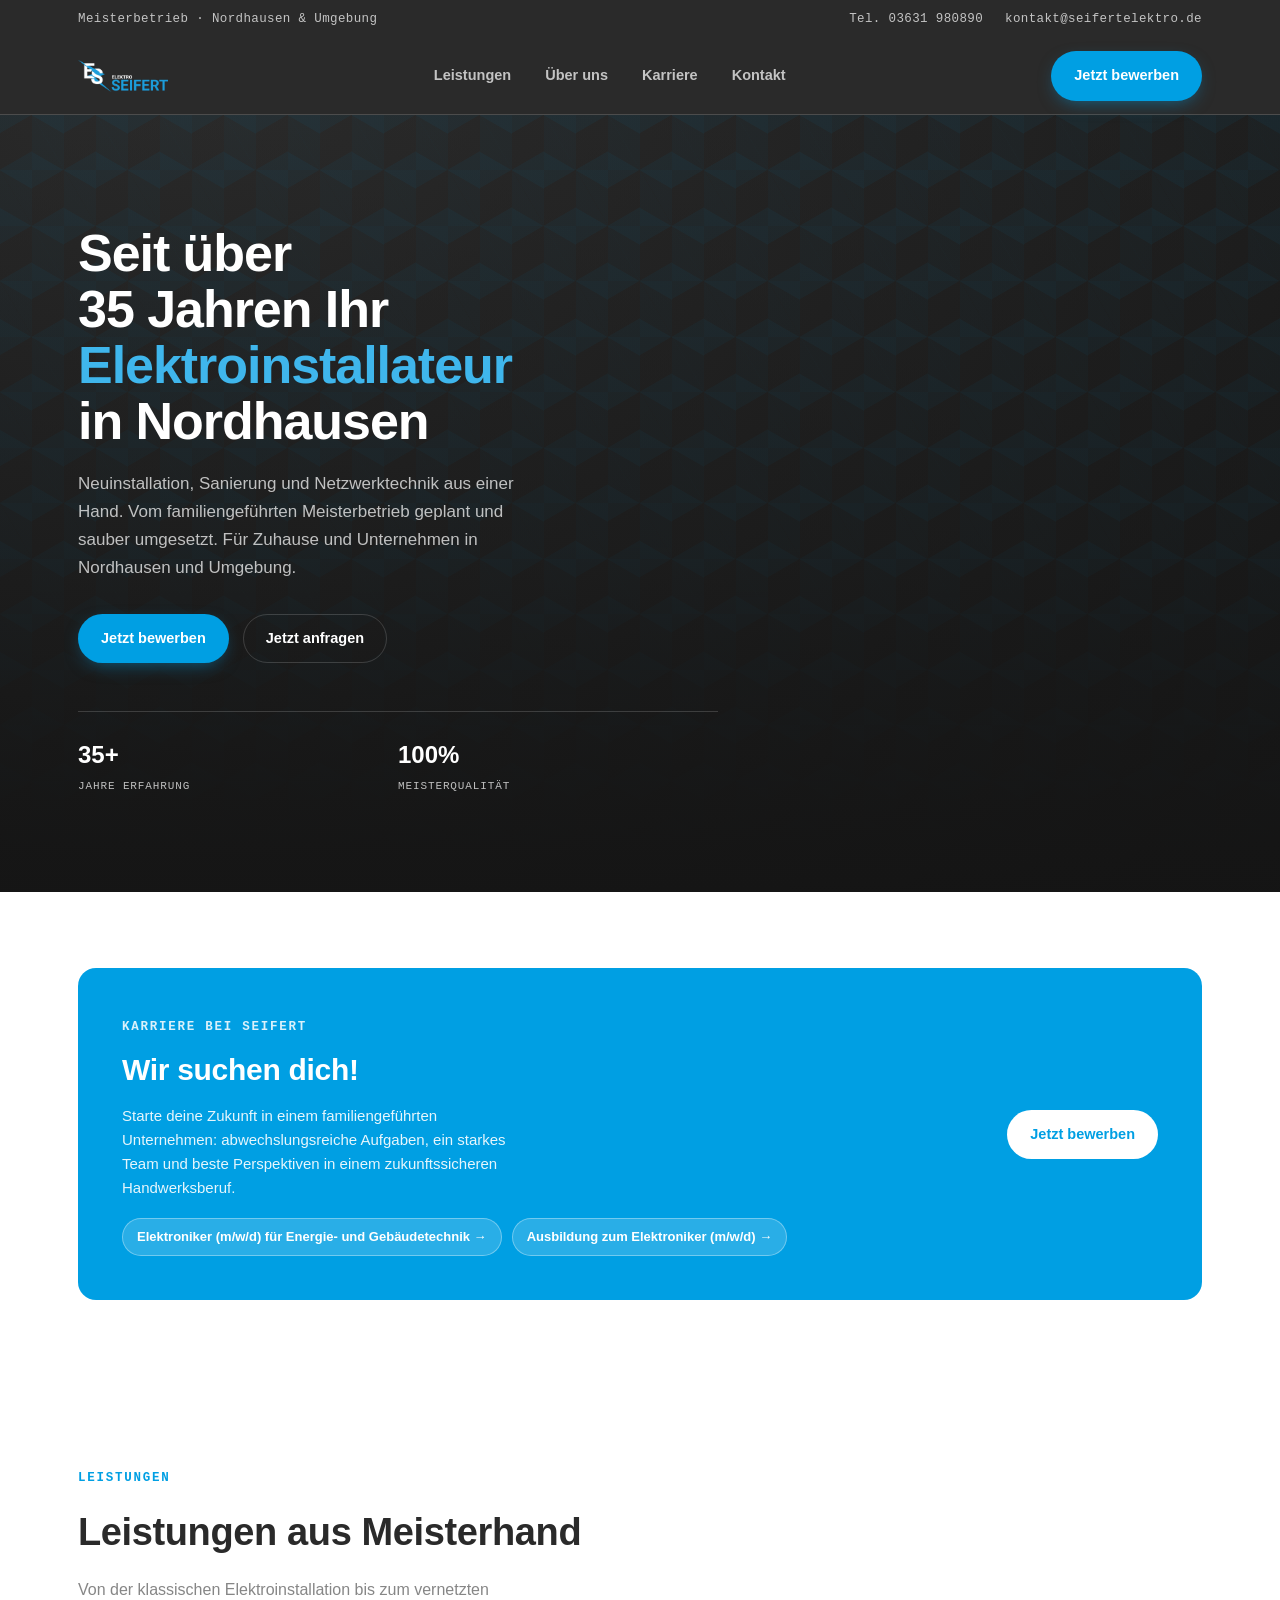
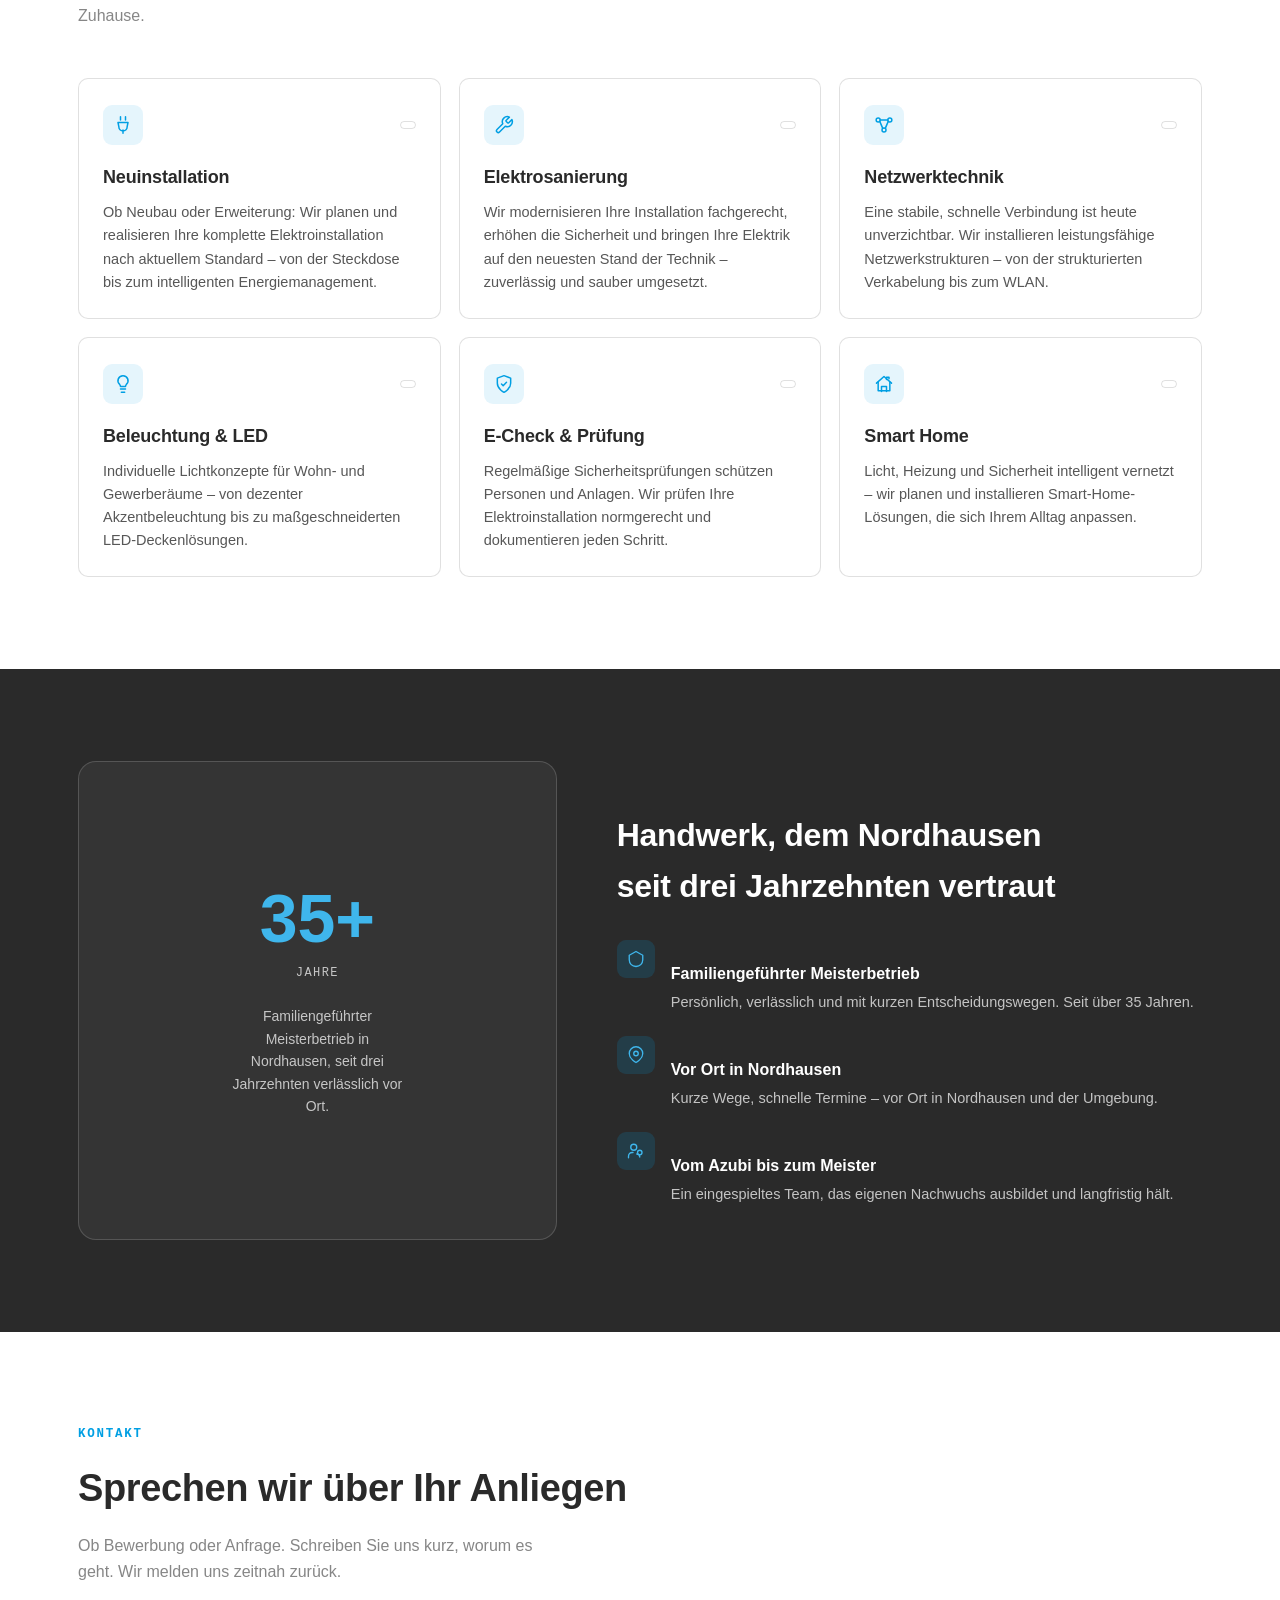
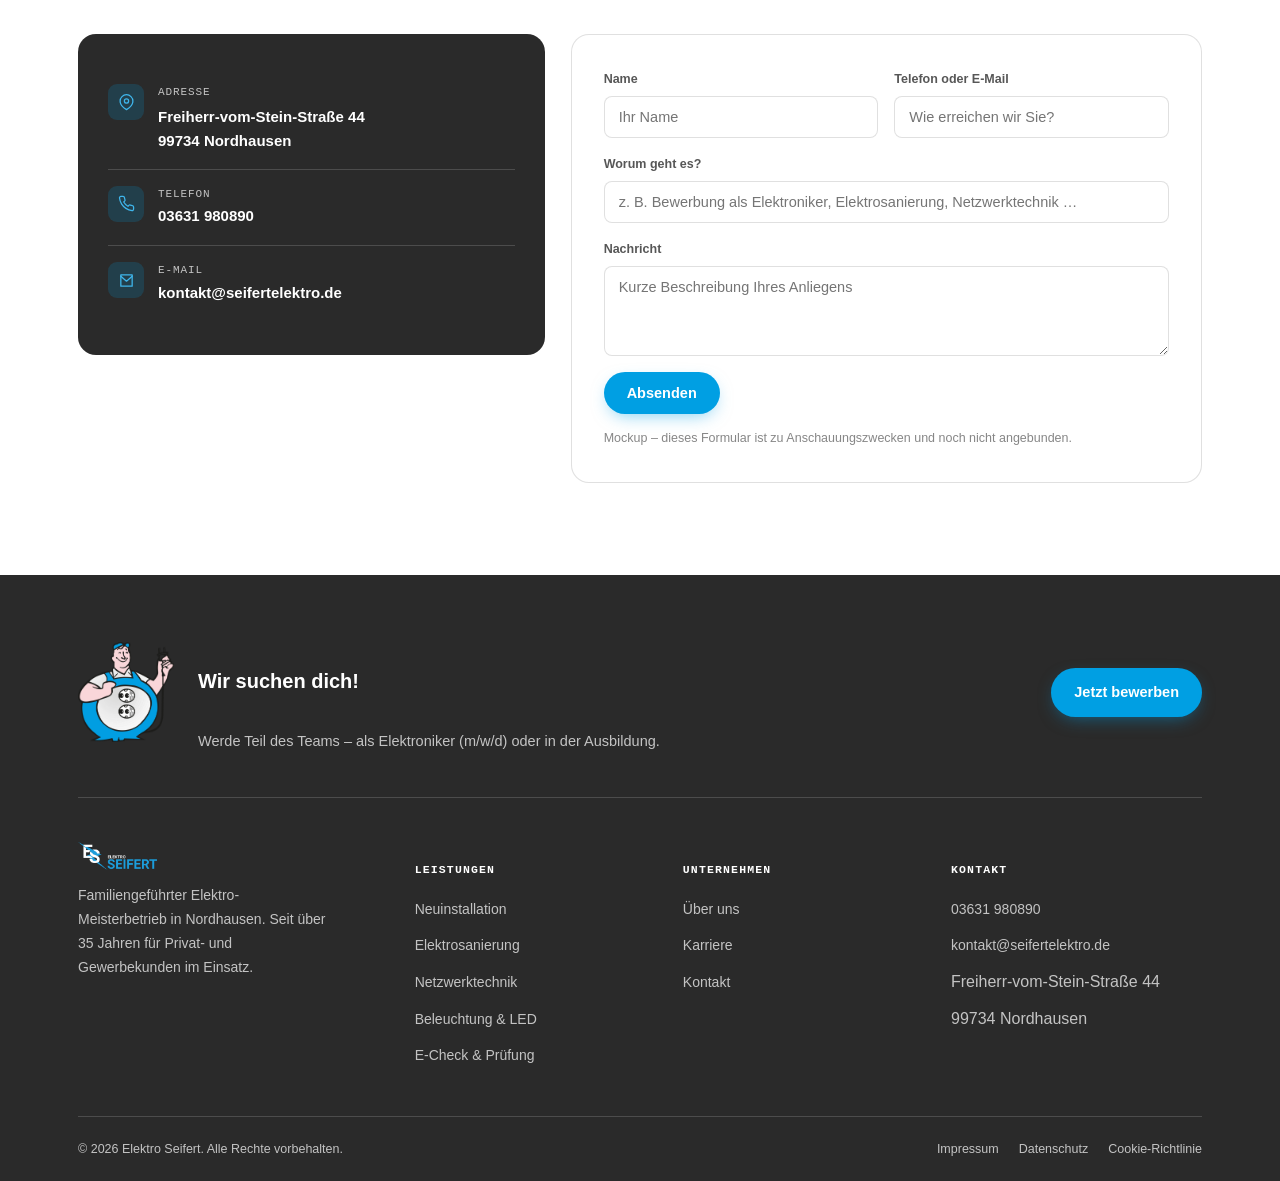
==== commit bd5752fa: "Update index.html" ====
--- a/index.html
+++ b/index.html
@@ -59,9 +59,9 @@
 
     <div class="wrap hero-inner">
       <div class="hero-content">
-        <div class="hero-eyebrow eyebrow">Elektroinstallateur · Nordhausen</div>
+        <!-- <div class="hero-eyebrow eyebrow">Elektroinstallateur · Nordhausen</div> -->
         <h1>Seit über 35&nbsp;Jahren Ihr <em>Elektroinstallateur</em> in Nordhausen</h1>
-        <p class="hero-sub">Neuinstallation, Sanierung und Netzwerktechnik aus einer Hand – vom familiengeführten Meisterbetrieb geplant und sauber umgesetzt. Für Zuhause und Unternehmen in Nordhausen und Umgebung.</p>
+        <p class="hero-sub">Neuinstallation, Sanierung und Netzwerktechnik aus einer Hand. Vom familiengeführten Meisterbetrieb geplant und sauber umgesetzt. Für Zuhause und Unternehmen in Nordhausen und Umgebung.</p>
         <div class="hero-actions">
           <a class="btn btn-primary" href="#kontakt">Jetzt bewerben</a>
           <a class="btn btn-ghost-dark" href="#kontakt">Jetzt anfragen</a>
@@ -69,7 +69,6 @@
         <div class="hero-stats">
           <div class="hero-stat"><div class="n">35+</div><div class="l">Jahre Erfahrung</div></div>
           <div class="hero-stat"><div class="n">100%</div><div class="l">Meisterqualität</div></div>
-          <div class="hero-stat"><div class="n">01</div><div class="l">Ansprechpartner, viele Gewerke</div></div>
         </div>
       </div>
     </div>
@@ -97,16 +96,16 @@
   <section id="leistungen">
     <div class="wrap">
       <div class="section-head">
-        <span class="eyebrow">Verteiler · Leistungen</span>
-        <h2>Jede Leistung ein eigener Stromkreis</h2>
-        <p>Von der klassischen Elektroinstallation bis zum vernetzten Zuhause – sechs Kernleistungen, ein Team.</p>
+        <span class="eyebrow">Leistungen</span>
+        <h2>Leistungen aus Meisterhand</h2>
+        <p>Von der klassischen Elektroinstallation bis zum vernetzten Zuhause.</p>
       </div>
 
       <div class="panel-grid">
         <article class="panel-card">
           <div class="panel-card-top">
             <div class="panel-icon"><svg width="20" height="20" viewBox="0 0 24 24" fill="none" stroke="currentColor" stroke-width="1.8" stroke-linecap="round" stroke-linejoin="round"><path d="M9 2v4M15 2v4M6 9h12l-1 5a5 5 0 0 1-10 0z"/><path d="M12 18v4"/></svg></div>
-            <span class="panel-tag">F1</span>
+            <span class="panel-tag"></span>
           </div>
           <h3>Neuinstallation</h3>
           <p>Ob Neubau oder Erweiterung: Wir planen und realisieren Ihre komplette Elektroinstallation nach aktuellem Standard – von der Steckdose bis zum intelligenten Energiemanagement.</p>
@@ -115,7 +114,7 @@
         <article class="panel-card">
           <div class="panel-card-top">
             <div class="panel-icon"><svg width="20" height="20" viewBox="0 0 24 24" fill="none" stroke="currentColor" stroke-width="1.8" stroke-linecap="round" stroke-linejoin="round"><path d="M14.7 6.3a1 1 0 0 0 0 1.4l1.6 1.6a1 1 0 0 0 1.4 0l3.77-3.77a6 6 0 0 1-7.94 7.94l-6.91 6.91a2.12 2.12 0 0 1-3-3l6.91-6.91a6 6 0 0 1 7.94-7.94z"/></svg></div>
-            <span class="panel-tag">F2</span>
+            <span class="panel-tag"></span>
           </div>
           <h3>Elektrosanierung</h3>
           <p>Wir modernisieren Ihre Installation fachgerecht, erhöhen die Sicherheit und bringen Ihre Elektrik auf den neuesten Stand der Technik – zuverlässig und sauber umgesetzt.</p>
@@ -124,7 +123,7 @@
         <article class="panel-card">
           <div class="panel-card-top">
             <div class="panel-icon"><svg width="20" height="20" viewBox="0 0 24 24" fill="none" stroke="currentColor" stroke-width="1.8" stroke-linecap="round" stroke-linejoin="round"><circle cx="5" cy="6" r="2.4"/><circle cx="19" cy="6" r="2.4"/><circle cx="12" cy="18" r="2.4"/><path d="M6.9 7.7 10.5 16M17.1 7.7 13.5 16M7.4 6h9.2"/></svg></div>
-            <span class="panel-tag">F3</span>
+            <span class="panel-tag"></span>
           </div>
           <h3>Netzwerktechnik</h3>
           <p>Eine stabile, schnelle Verbindung ist heute unverzichtbar. Wir installieren leistungsfähige Netzwerkstrukturen – von der strukturierten Verkabelung bis zum WLAN.</p>
@@ -133,7 +132,7 @@
         <article class="panel-card">
           <div class="panel-card-top">
             <div class="panel-icon"><svg width="20" height="20" viewBox="0 0 24 24" fill="none" stroke="currentColor" stroke-width="1.8" stroke-linecap="round" stroke-linejoin="round"><path d="M9 18h6M10 22h4M12 2a6 6 0 0 0-4 10.5c.6.6 1 1.4 1 2.5h6c0-1.1.4-1.9 1-2.5A6 6 0 0 0 12 2z"/></svg></div>
-            <span class="panel-tag">F4</span>
+            <span class="panel-tag"></span>
           </div>
           <h3>Beleuchtung &amp; LED</h3>
           <p>Individuelle Lichtkonzepte für Wohn- und Gewerberäume – von dezenter Akzentbeleuchtung bis zu maßgeschneiderten LED-Deckenlösungen.</p>
@@ -142,7 +141,7 @@
         <article class="panel-card">
           <div class="panel-card-top">
             <div class="panel-icon"><svg width="20" height="20" viewBox="0 0 24 24" fill="none" stroke="currentColor" stroke-width="1.8" stroke-linecap="round" stroke-linejoin="round"><path d="M12 22s8-4 8-11V5l-8-3-8 3v6c0 7 8 11 8 11z"/><path d="m9 12 2 2 4-4"/></svg></div>
-            <span class="panel-tag">F5</span>
+            <span class="panel-tag"></span>
           </div>
           <h3>E-Check &amp; Prüfung</h3>
           <p>Regelmäßige Sicherheitsprüfungen schützen Personen und Anlagen. Wir prüfen Ihre Elektroinstallation normgerecht und dokumentieren jeden Schritt.</p>
@@ -151,7 +150,7 @@
         <article class="panel-card">
           <div class="panel-card-top">
             <div class="panel-icon"><svg width="20" height="20" viewBox="0 0 24 24" fill="none" stroke="currentColor" stroke-width="1.8" stroke-linecap="round" stroke-linejoin="round"><path d="m3 11 9-8 9 8"/><path d="M5 10v10h14V10"/><path d="M9 21v-6h6v6"/><path d="M15 6.5V4h3v1.6"/></svg></div>
-            <span class="panel-tag">F6</span>
+            <span class="panel-tag"></span>
           </div>
           <h3>Smart Home</h3>
           <p>Licht, Heizung und Sicherheit intelligent vernetzt – wir planen und installieren Smart-Home-Lösungen, die sich Ihrem Alltag anpassen.</p>
@@ -165,21 +164,17 @@
     <div class="wrap about-grid">
       <div class="about-badge">
         <div class="big">35+</div>
-        <div class="lbl">Jahre am Ort</div>
+        <div class="lbl">Jahre</div>
         <div class="sub">Familiengeführter Meisterbetrieb in Nordhausen, seit drei Jahrzehnten verlässlich vor Ort.</div>
       </div>
 
       <div>
-        <span class="eyebrow">Warum Seifert</span>
-        <h2 style="font-size:clamp(24px,3.2vw,32px); font-weight:800; color:var(--on-dark); margin-top:14px;">Handwerk, dem Nordhausen seit drei Generationen vertraut</h2>
+        <!--<span class="eyebrow">Warum Seifert</span>-->
+        <h2 style="font-size:clamp(24px,3.2vw,32px); font-weight:800; color:var(--on-dark); margin-top:14px;">Handwerk, dem Nordhausen seit drei Jahrzehnten vertraut</h2>
         <div class="about-list">
           <div class="about-item">
             <div class="ico"><svg width="18" height="18" viewBox="0 0 24 24" fill="none" stroke="currentColor" stroke-width="1.8" stroke-linecap="round" stroke-linejoin="round"><path d="M12 2 3 7v6c0 5 4 8.5 9 9 5-.5 9-4 9-9V7z"/></svg></div>
-            <div><h4>Familiengeführter Meisterbetrieb</h4><p>Persönlich, verlässlich und mit kurzen Entscheidungswegen – seit über 35 Jahren.</p></div>
-          </div>
-          <div class="about-item">
-            <div class="ico"><svg width="18" height="18" viewBox="0 0 24 24" fill="none" stroke="currentColor" stroke-width="1.8" stroke-linecap="round" stroke-linejoin="round"><path d="M12 1v22M17 5H9.5a3.5 3.5 0 0 0 0 7h5a3.5 3.5 0 0 1 0 7H6"/></svg></div>
-            <div><h4>Festpreise, transparent kalkuliert</h4><p>Klare Angebote vor Auftragsbeginn – ohne böse Überraschungen auf der Rechnung.</p></div>
+            <div><h4>Familiengeführter Meisterbetrieb</h4><p>Persönlich, verlässlich und mit kurzen Entscheidungswegen. Seit über 35 Jahren.</p></div>
           </div>
           <div class="about-item">
             <div class="ico"><svg width="18" height="18" viewBox="0 0 24 24" fill="none" stroke="currentColor" stroke-width="1.8" stroke-linecap="round" stroke-linejoin="round"><path d="M21 10c0 7-9 12-9 12s-9-5-9-12a9 9 0 0 1 18 0z"/><circle cx="12" cy="10" r="3"/></svg></div>
@@ -200,7 +195,7 @@
       <div class="section-head">
         <span class="eyebrow">Kontakt</span>
         <h2>Sprechen wir über Ihr Anliegen</h2>
-        <p>Ob Bewerbung oder Anfrage – schreiben Sie uns kurz, worum es geht. Wir melden uns zeitnah zurück.</p>
+        <p>Ob Bewerbung oder Anfrage. Schreiben Sie uns kurz, worum es geht. Wir melden uns zeitnah zurück.</p>
       </div>
 
       <div class="contact-grid">
@@ -252,7 +247,7 @@
     <div class="foot-grid">
       <div class="foot-col foot-about">
         <img class="brand-logo" src="assets/logo.webp" alt="Elektro Seifert" />
-        <p>Familiengeführter Elektro-Meisterbetrieb in Nordhausen – seit über 35 Jahren für Privat- und Gewerbekunden im Einsatz.</p>
+        <p>Familiengeführter Elektro-Meisterbetrieb in Nordhausen. Seit über 35 Jahren für Privat- und Gewerbekunden im Einsatz.</p>
       </div>
       <div class="foot-col">
         <h5>Leistungen</h5>
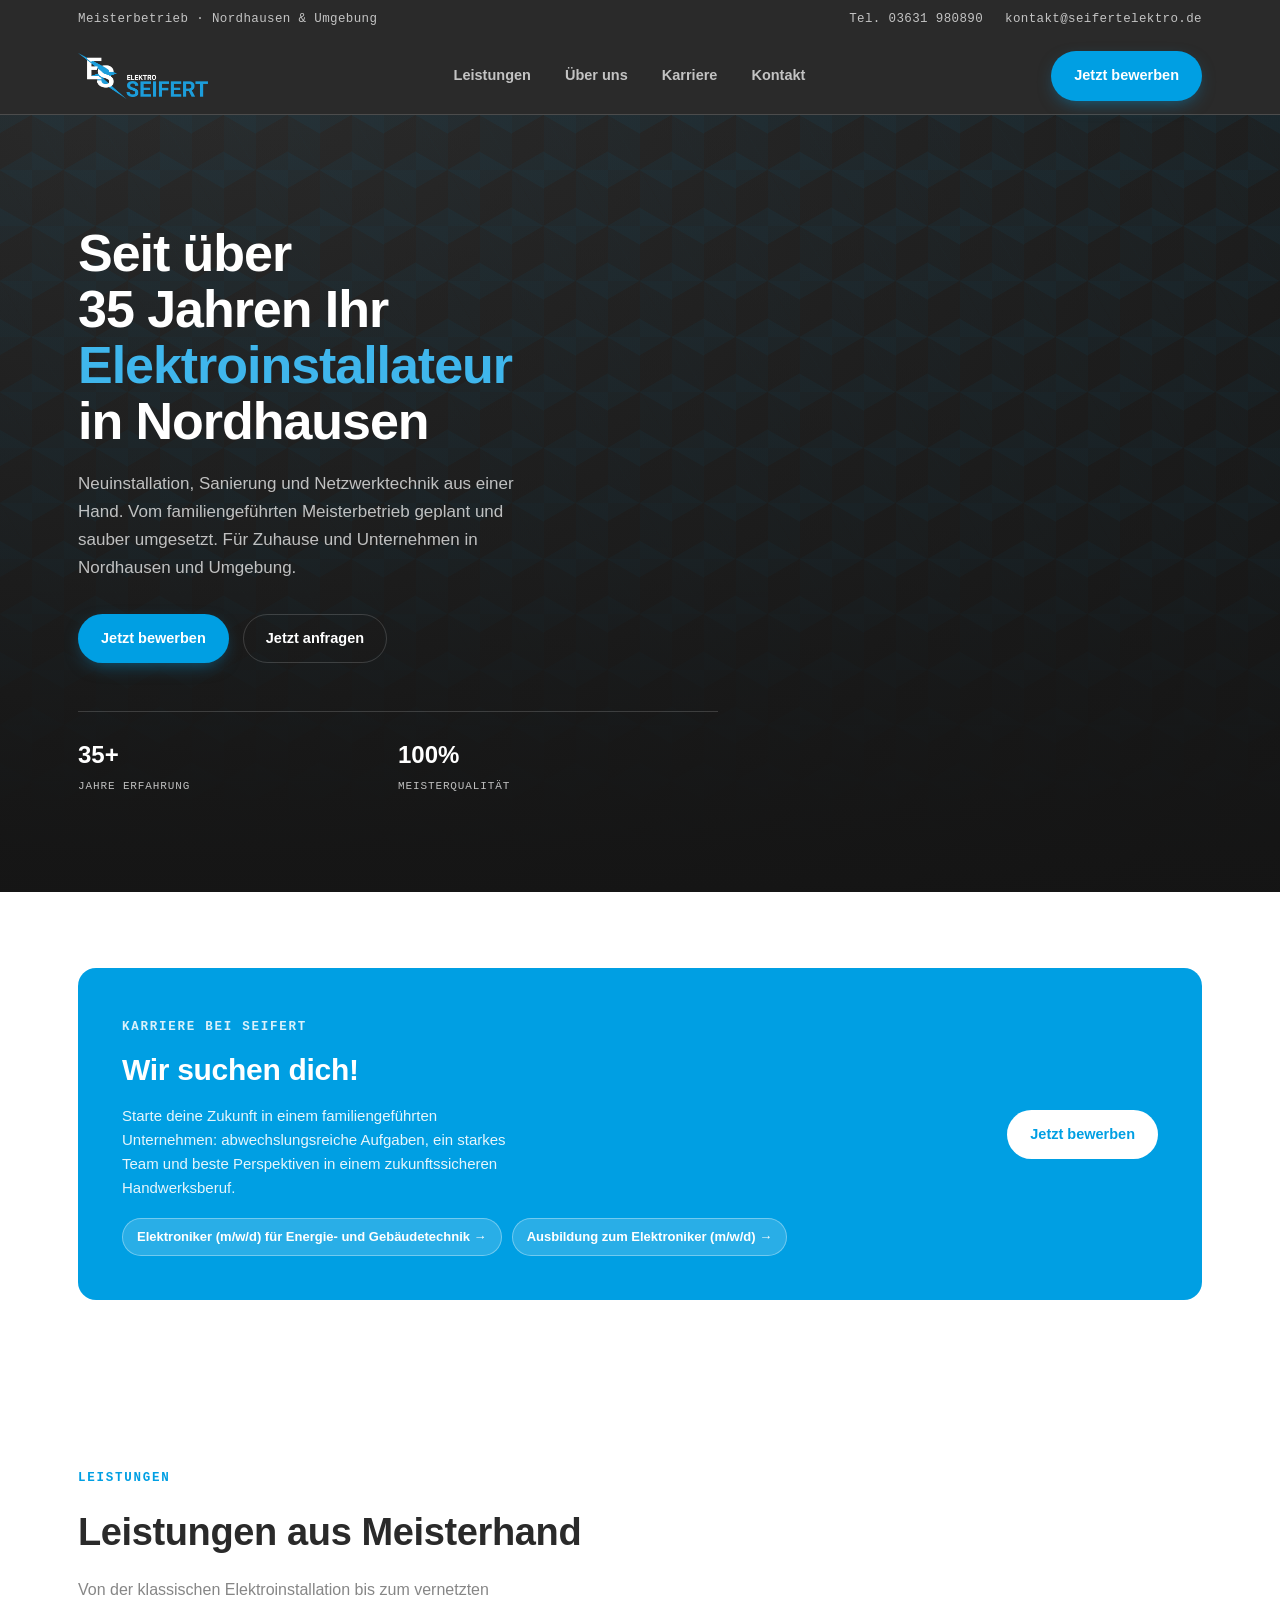
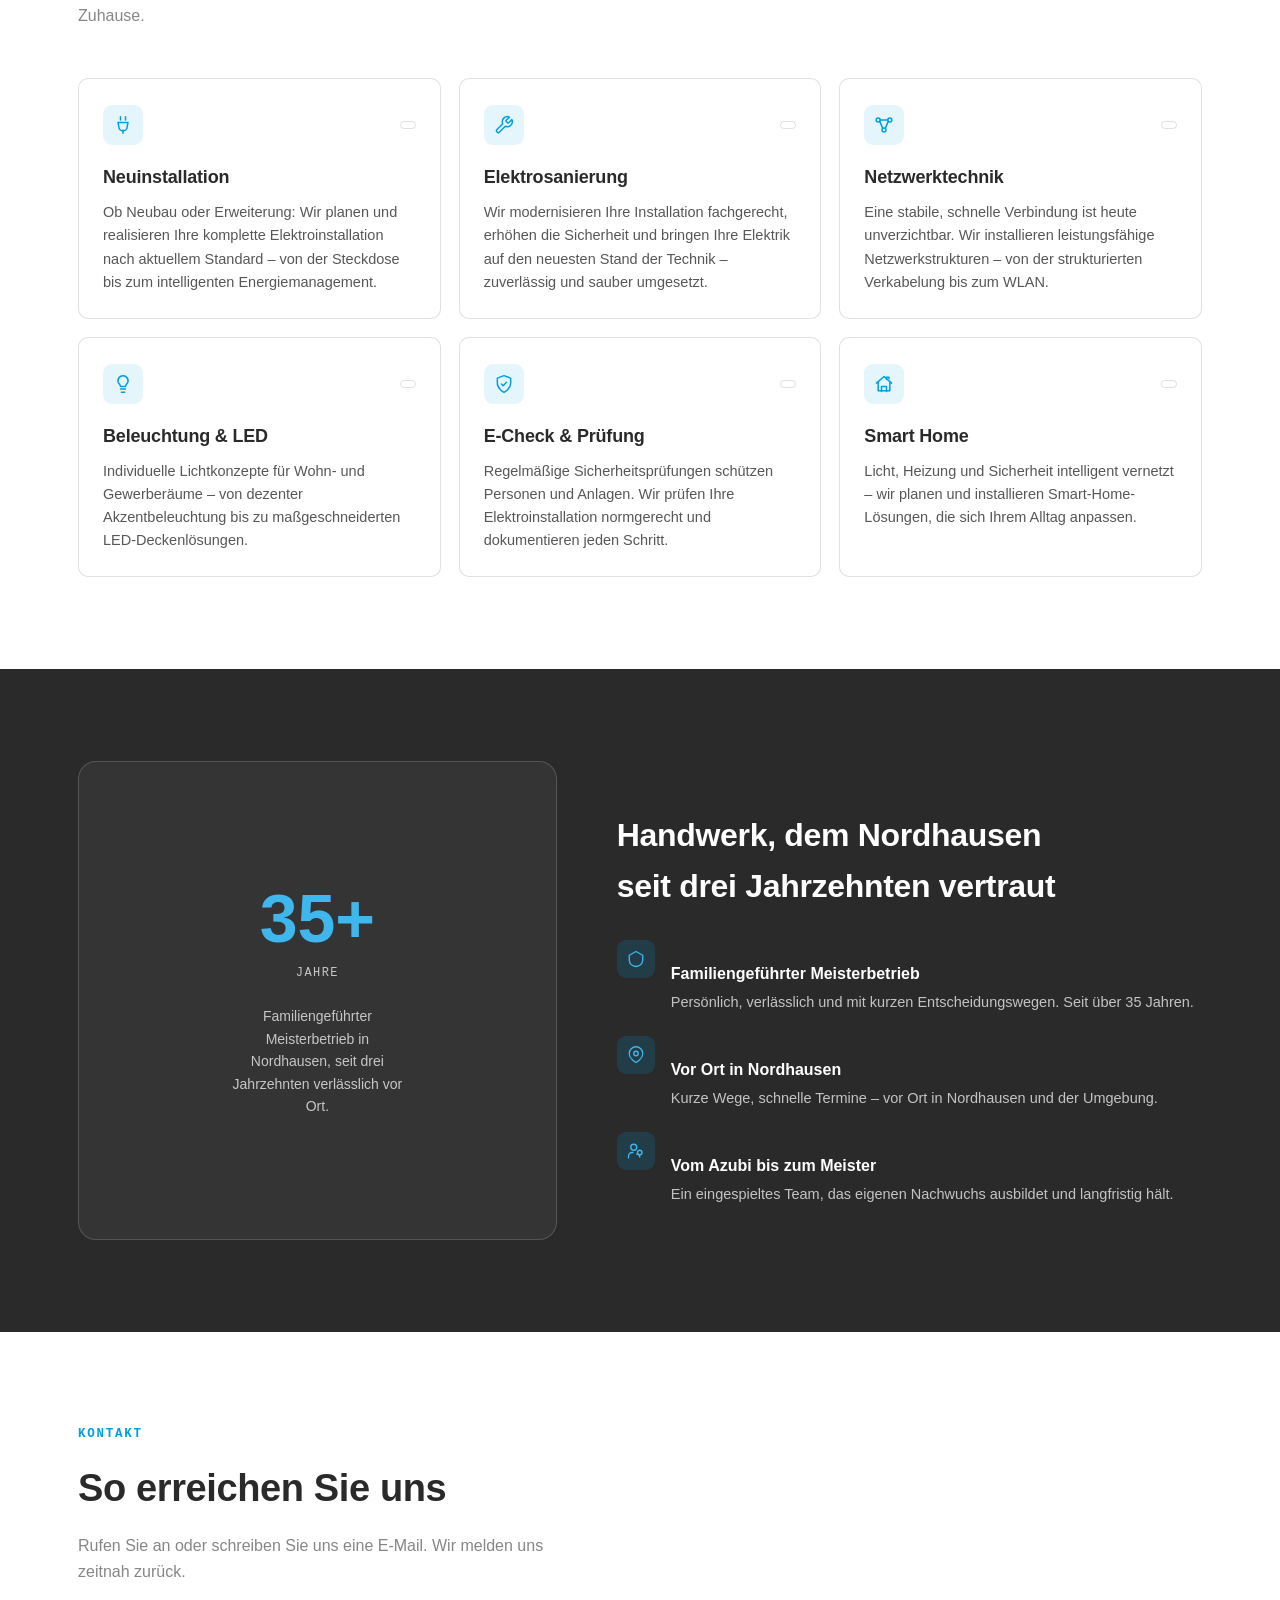
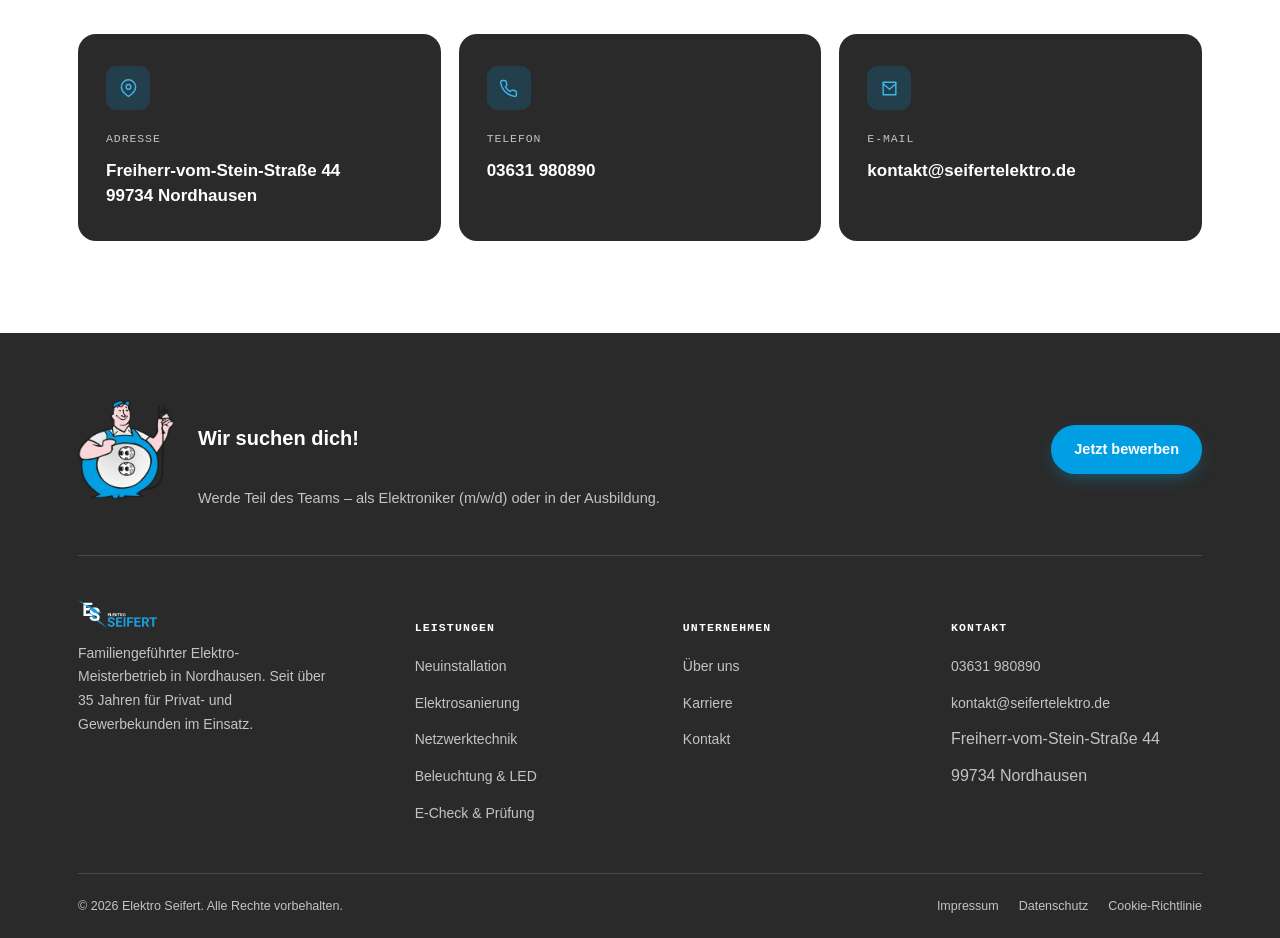
==== commit f5f63a2c: "Enlarge header logo and simplify contact section to info-only Rebased onto the current main (which a" ====
--- a/index.html
+++ b/index.html
@@ -194,40 +194,26 @@
     <div class="wrap">
       <div class="section-head">
         <span class="eyebrow">Kontakt</span>
-        <h2>Sprechen wir über Ihr Anliegen</h2>
-        <p>Ob Bewerbung oder Anfrage. Schreiben Sie uns kurz, worum es geht. Wir melden uns zeitnah zurück.</p>
-      </div>
-
-      <div class="contact-grid">
-        <div class="contact-card">
-          <div class="contact-row">
-            <div class="ico"><svg width="17" height="17" viewBox="0 0 24 24" fill="none" stroke="currentColor" stroke-width="1.8" stroke-linecap="round" stroke-linejoin="round"><path d="M21 10c0 7-9 12-9 12s-9-5-9-12a9 9 0 0 1 18 0z"/><circle cx="12" cy="10" r="3"/></svg></div>
-            <div><div class="lbl">Adresse</div><div class="val">Freiherr-vom-Stein-Straße 44<br>99734 Nordhausen</div></div>
-          </div>
-          <div class="contact-row">
-            <div class="ico"><svg width="17" height="17" viewBox="0 0 24 24" fill="none" stroke="currentColor" stroke-width="1.8" stroke-linecap="round" stroke-linejoin="round"><path d="M22 16.92v3a2 2 0 0 1-2.18 2 19.79 19.79 0 0 1-8.63-3.07 19.5 19.5 0 0 1-6-6 19.79 19.79 0 0 1-3.07-8.67A2 2 0 0 1 4.11 2h3a2 2 0 0 1 2 1.72c.127.96.362 1.903.7 2.81a2 2 0 0 1-.45 2.11L8.09 9.91a16 16 0 0 0 6 6l1.27-1.27a2 2 0 0 1 2.11-.45c.907.338 1.85.573 2.81.7A2 2 0 0 1 22 16.92z"/></svg></div>
-            <div><div class="lbl">Telefon</div><a class="val" href="tel:+493631980890">03631 980890</a></div>
-          </div>
-          <div class="contact-row">
-            <div class="ico"><svg width="17" height="17" viewBox="0 0 24 24" fill="none" stroke="currentColor" stroke-width="1.8" stroke-linecap="round" stroke-linejoin="round"><path d="M4 4h16v16H4z"/><path d="m4 6 8 7 8-7"/></svg></div>
-            <div><div class="lbl">E-Mail</div><a class="val" href="mailto:kontakt@seifertelektro.de">kontakt@seifertelektro.de</a></div>
-          </div>
-        </div>
-
-        <form class="form-card" onsubmit="return false;">
-          <div class="form-row">
-            <div class="field"><label for="name">Name</label><input id="name" type="text" placeholder="Ihr Name" /></div>
-            <div class="field"><label for="phone">Telefon oder E-Mail</label><input id="phone" type="text" placeholder="Wie erreichen wir Sie?" /></div>
-          </div>
-          <div class="form-row">
-            <div class="field full"><label for="subject">Worum geht es?</label><input id="subject" type="text" placeholder="z. B. Bewerbung als Elektroniker, Elektrosanierung, Netzwerktechnik …" /></div>
-          </div>
-          <div class="form-row">
-            <div class="field full"><label for="msg">Nachricht</label><textarea id="msg" rows="4" placeholder="Kurze Beschreibung Ihres Anliegens"></textarea></div>
-          </div>
-          <button class="btn btn-primary" type="submit">Absenden</button>
-          <p class="form-note">Mockup – dieses Formular ist zu Anschauungszwecken und noch nicht angebunden.</p>
-        </form>
+        <h2>So erreichen Sie uns</h2>
+        <p>Rufen Sie an oder schreiben Sie uns eine E-Mail. Wir melden uns zeitnah zurück.</p>
+      </div>
+
+      <div class="contact-cards">
+        <div class="contact-info-card">
+          <div class="ico"><svg width="19" height="19" viewBox="0 0 24 24" fill="none" stroke="currentColor" stroke-width="1.8" stroke-linecap="round" stroke-linejoin="round"><path d="M21 10c0 7-9 12-9 12s-9-5-9-12a9 9 0 0 1 18 0z"/><circle cx="12" cy="10" r="3"/></svg></div>
+          <div class="lbl">Adresse</div>
+          <div class="val">Freiherr-vom-Stein-Straße 44<br>99734 Nordhausen</div>
+        </div>
+        <div class="contact-info-card">
+          <div class="ico"><svg width="19" height="19" viewBox="0 0 24 24" fill="none" stroke="currentColor" stroke-width="1.8" stroke-linecap="round" stroke-linejoin="round"><path d="M22 16.92v3a2 2 0 0 1-2.18 2 19.79 19.79 0 0 1-8.63-3.07 19.5 19.5 0 0 1-6-6 19.79 19.79 0 0 1-3.07-8.67A2 2 0 0 1 4.11 2h3a2 2 0 0 1 2 1.72c.127.96.362 1.903.7 2.81a2 2 0 0 1-.45 2.11L8.09 9.91a16 16 0 0 0 6 6l1.27-1.27a2 2 0 0 1 2.11-.45c.907.338 1.85.573 2.81.7A2 2 0 0 1 22 16.92z"/></svg></div>
+          <div class="lbl">Telefon</div>
+          <a class="val" href="tel:+493631980890">03631 980890</a>
+        </div>
+        <div class="contact-info-card">
+          <div class="ico"><svg width="19" height="19" viewBox="0 0 24 24" fill="none" stroke="currentColor" stroke-width="1.8" stroke-linecap="round" stroke-linejoin="round"><path d="M4 4h16v16H4z"/><path d="m4 6 8 7 8-7"/></svg></div>
+          <div class="lbl">E-Mail</div>
+          <a class="val" href="mailto:kontakt@seifertelektro.de">kontakt@seifertelektro.de</a>
+        </div>
       </div>
     </div>
   </section>
--- a/assets/style.css
+++ b/assets/style.css
@@ -93,7 +93,7 @@
   height: 76px;
 }
 .brand{ display:flex; align-items:center; }
-.brand-logo{ height:32px; width:auto; display:block; }
+.brand-logo{ height:46px; width:auto; display:block; }
 
 nav.primary-nav{ display:flex; align-items:center; gap: 34px; }
 nav.primary-nav a{
@@ -329,35 +329,21 @@
 .about-item p{ font-size:14.5px; color: var(--on-dark-mute); }
 
 /* ---------- Kontakt ---------- */
-.contact-grid{ display:grid; grid-template-columns: 0.85fr 1.15fr; gap: 26px; align-items:start; }
-@media (max-width: 900px){ .contact-grid{ grid-template-columns:1fr; } }
-
-.contact-card{
+.contact-cards{ display:grid; grid-template-columns: repeat(3, 1fr); gap: 18px; }
+@media (max-width: 800px){ .contact-cards{ grid-template-columns:1fr; } }
+
+.contact-info-card{
   background: var(--dark); color:var(--on-dark); border-radius: var(--radius-l);
-  padding: 34px 30px;
-}
-.contact-row{ display:flex; gap:14px; padding: 16px 0; border-bottom:1px solid var(--line-dark); }
-.contact-row:last-of-type{ border-bottom:none; }
-.contact-row .ico{ width:36px; height:36px; border-radius:9px; background: rgba(0,159,227,0.18); display:flex; align-items:center; justify-content:center; color:var(--blue-light); flex-shrink:0; }
-.contact-row .lbl{ font-family: var(--font-mono); font-size:11px; letter-spacing:0.08em; text-transform:uppercase; color: var(--on-dark-mute); }
-.contact-row .val{ font-size:15px; font-weight:600; margin-top:3px; }
-.contact-row a.val:hover{ color: var(--blue-light); }
-
-.form-card{
-  background: var(--white); border:1px solid var(--line); border-radius: var(--radius-l);
-  padding: 34px 32px;
-}
-.form-row{ display:grid; grid-template-columns: 1fr 1fr; gap:16px; margin-bottom:16px; }
-@media (max-width:560px){ .form-row{ grid-template-columns:1fr; } }
-.field{ display:flex; flex-direction:column; gap:7px; }
-.field.full{ grid-column: 1/-1; }
-.field label{ font-size:12.5px; font-weight:700; color: var(--text); }
-.field input, .field textarea{
-  font-family: var(--font-body); font-size:14.5px; padding: 12px 14px; border-radius:8px;
-  border:1px solid var(--line); background: var(--white); color: var(--dark); resize:vertical;
-}
-.field input:focus, .field textarea:focus{ outline: 2px solid var(--blue); outline-offset:1px; border-color: var(--blue); }
-.form-note{ font-size:12.5px; color: var(--text-soft); margin-top:14px; }
+  padding: 32px 28px;
+}
+.contact-info-card .ico{
+  width:44px; height:44px; border-radius:11px; background: rgba(0,159,227,0.18);
+  display:flex; align-items:center; justify-content:center; color:var(--blue-light);
+  margin-bottom:20px;
+}
+.contact-info-card .lbl{ font-family: var(--font-mono); font-size:11.5px; letter-spacing:0.08em; text-transform:uppercase; color: var(--on-dark-mute); margin-bottom:9px; }
+.contact-info-card .val{ display:block; font-size:17px; font-weight:700; color: var(--on-dark); line-height:1.5; }
+.contact-info-card a.val:hover{ color: var(--blue-light); }
 
 /* ---------- Job detail pages ---------- */
 .job-grid{ display:grid; grid-template-columns: 1fr 320px; gap:44px; align-items:start; }
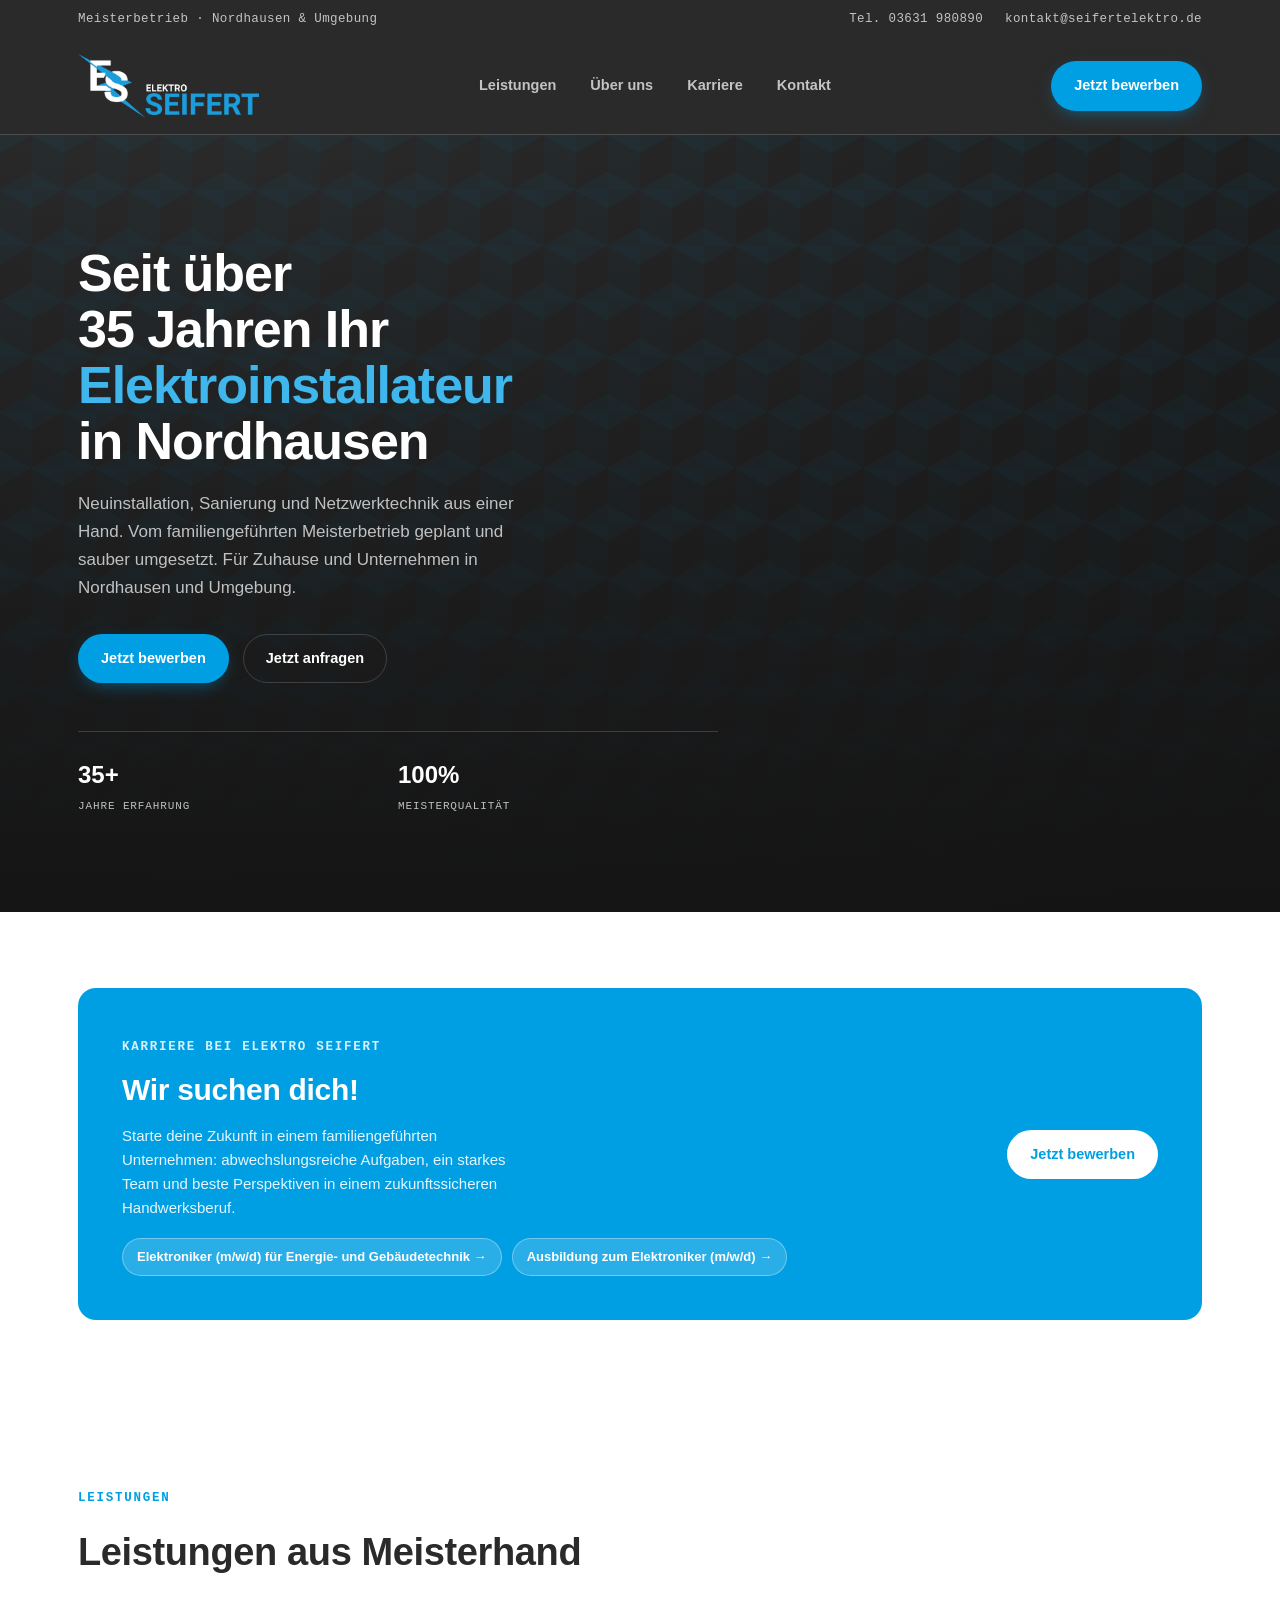
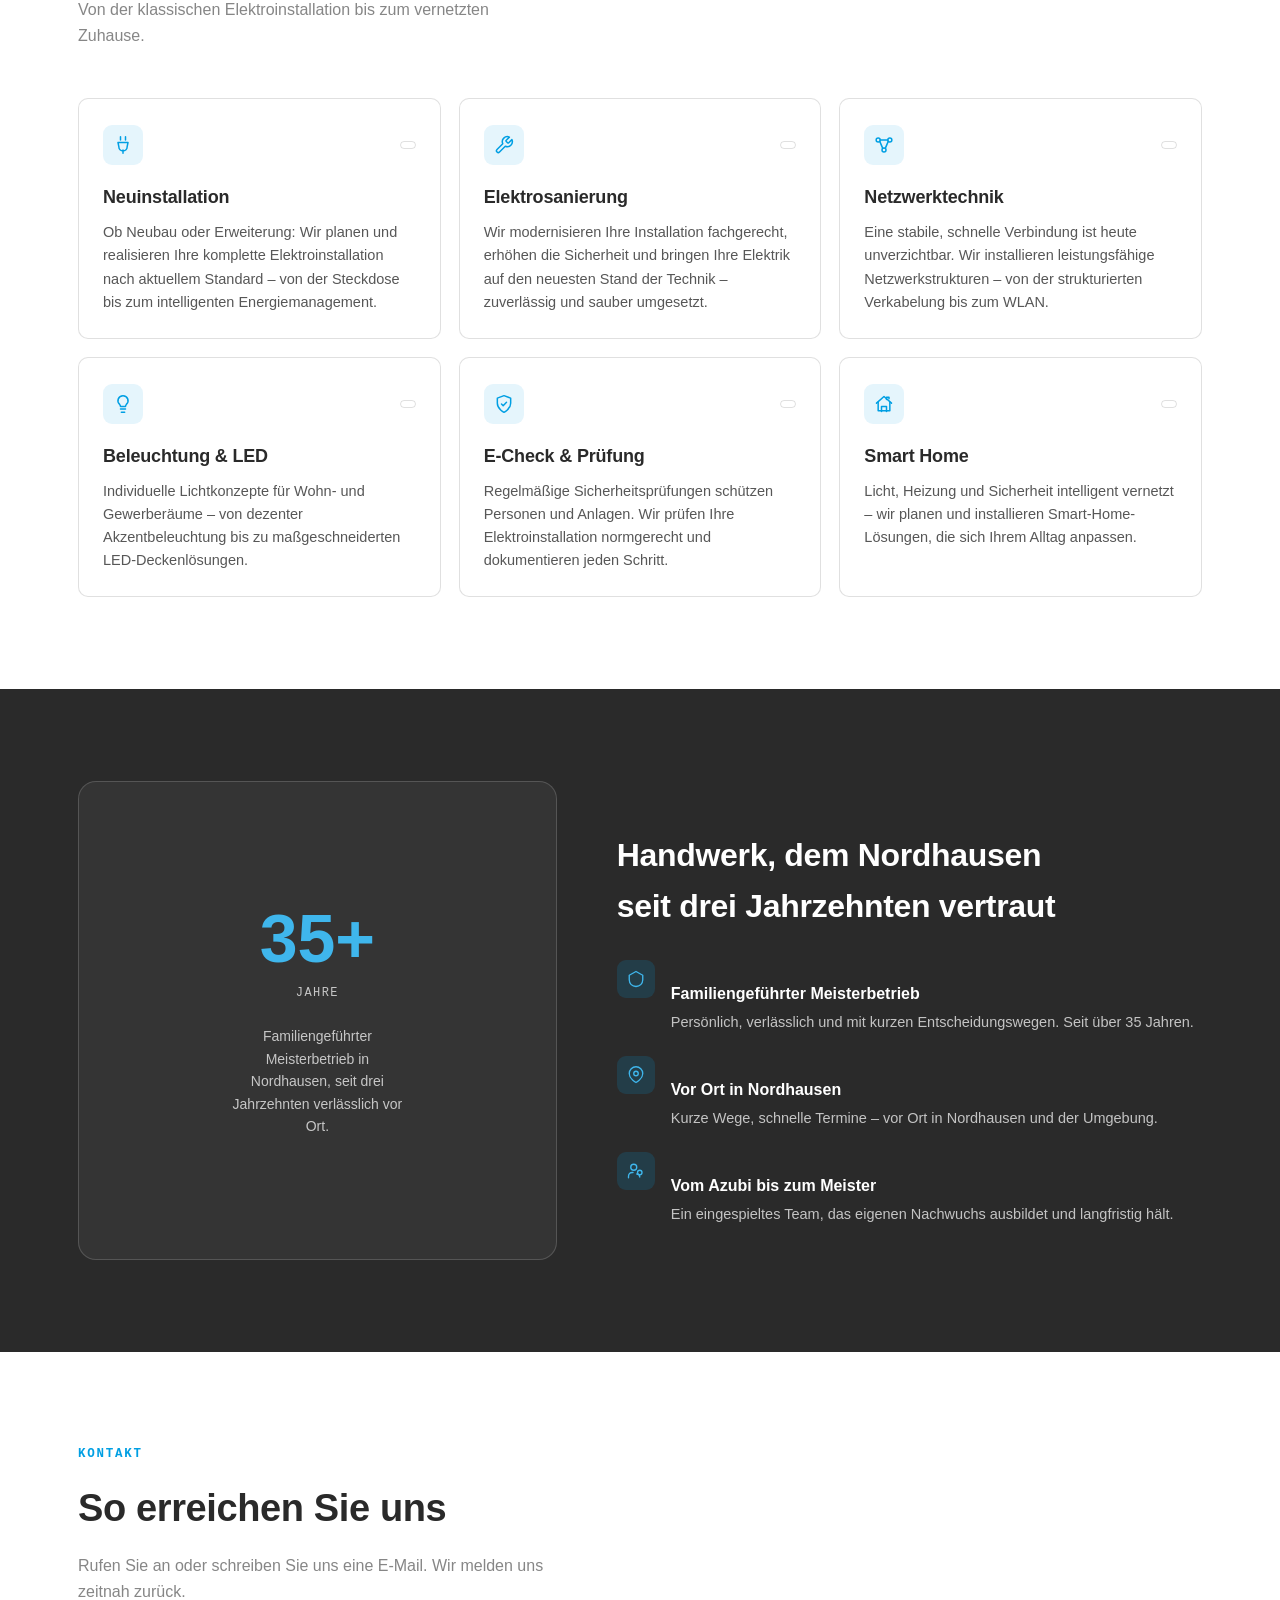
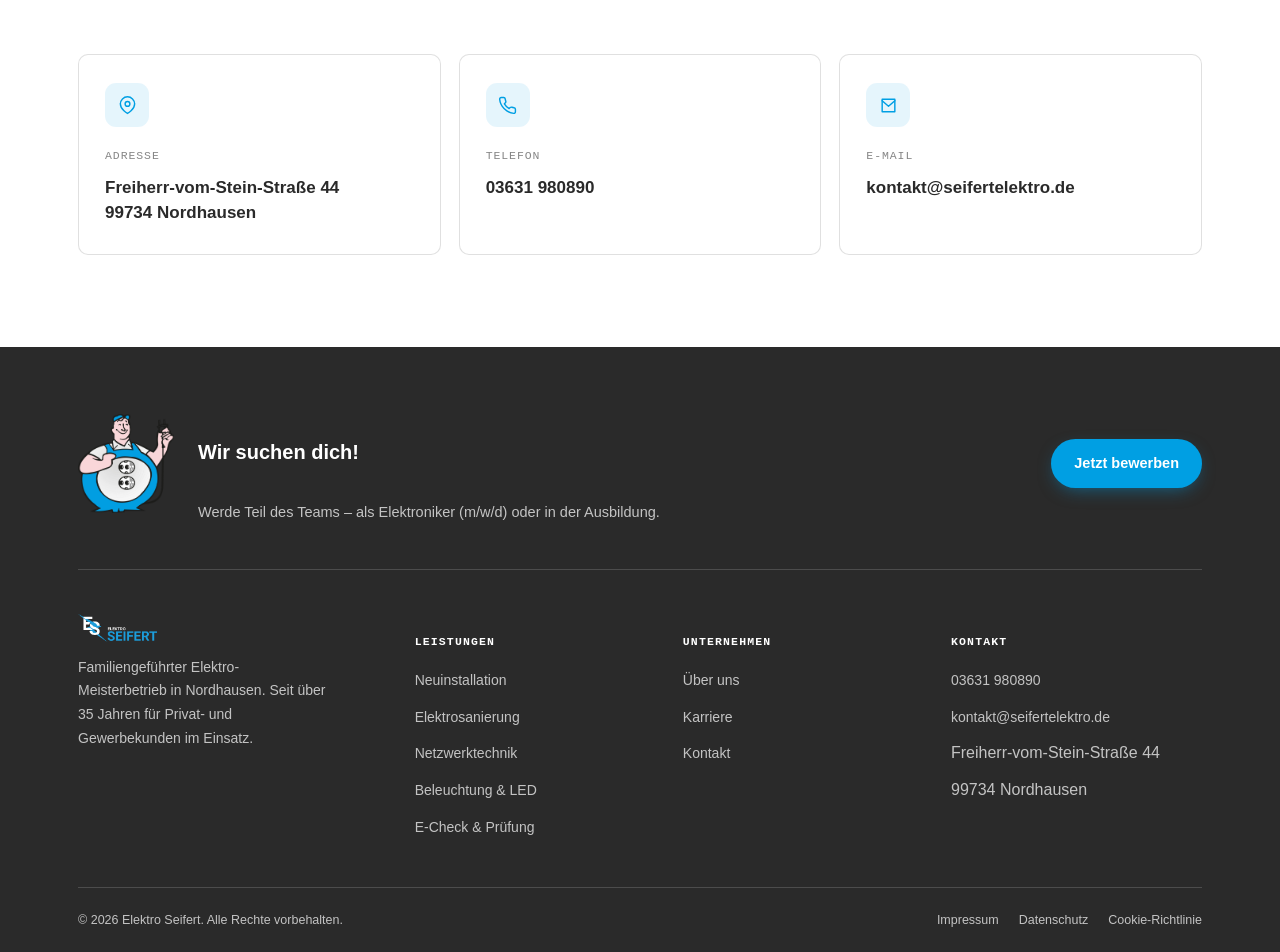
==== commit e6f1e13b: "Update index.html" ====
--- a/index.html
+++ b/index.html
@@ -79,7 +79,7 @@
     <div class="wrap">
       <div class="career">
         <div class="career-text">
-          <span class="eyebrow">Karriere bei Seifert</span>
+          <span class="eyebrow">Karriere bei Elektro Seifert</span>
           <h3>Wir suchen dich!</h3>
           <p>Starte deine Zukunft in einem familiengeführten Unternehmen: abwechslungsreiche Aufgaben, ein starkes Team und beste Perspektiven in einem zukunftssicheren Handwerksberuf.</p>
           <div class="career-jobs">
--- a/assets/style.css
+++ b/assets/style.css
@@ -90,10 +90,10 @@
 }
 header .wrap{
   display:flex; align-items:center; justify-content:space-between;
-  height: 76px;
+  height: 96px;
 }
 .brand{ display:flex; align-items:center; }
-.brand-logo{ height:46px; width:auto; display:block; }
+.brand-logo{ height:64px; width:auto; display:block; }
 
 nav.primary-nav{ display:flex; align-items:center; gap: 34px; }
 nav.primary-nav a{
@@ -148,7 +148,7 @@
   nav.primary-nav{ display:none; }
   .menu-toggle{ display:flex; }
   header.open .mobile-drawer{
-    display:block; position:absolute; top:76px; left:0; right:0;
+    display:block; position:absolute; top:96px; left:0; right:0;
     background: var(--dark); border-bottom: 1px solid var(--line-dark);
     padding: 8px 20px 22px;
   }
@@ -157,6 +157,14 @@
     color: var(--on-dark); border-bottom: 1px solid var(--line-dark);
   }
   .mobile-drawer .btn{ margin-top:16px; }
+}
+
+@media (max-width: 640px){
+  header .wrap{ height: 64px; }
+  .brand-logo{ height:34px; }
+  .header-cta{ gap:10px; }
+  .header-cta .btn{ padding: 9px 15px; font-size: 13px; }
+  header.open .mobile-drawer{ top:64px; }
 }
 
 /* ---------- Hero (homepage) ---------- */
@@ -333,17 +341,23 @@
 @media (max-width: 800px){ .contact-cards{ grid-template-columns:1fr; } }
 
 .contact-info-card{
-  background: var(--dark); color:var(--on-dark); border-radius: var(--radius-l);
-  padding: 32px 28px;
+  background: var(--white); border:1px solid var(--line); border-radius: var(--radius-m);
+  padding: 28px 26px;
+  transition: transform .18s ease, box-shadow .18s ease, border-color .18s ease;
+}
+.contact-info-card:hover{
+  transform: translateY(-3px);
+  box-shadow: 0 20px 40px -24px rgba(42,42,42,0.28);
+  border-color: rgba(0,159,227,0.4);
 }
 .contact-info-card .ico{
-  width:44px; height:44px; border-radius:11px; background: rgba(0,159,227,0.18);
-  display:flex; align-items:center; justify-content:center; color:var(--blue-light);
+  width:44px; height:44px; border-radius:11px; background: rgba(0,159,227,0.1);
+  display:flex; align-items:center; justify-content:center; color:var(--blue);
   margin-bottom:20px;
 }
-.contact-info-card .lbl{ font-family: var(--font-mono); font-size:11.5px; letter-spacing:0.08em; text-transform:uppercase; color: var(--on-dark-mute); margin-bottom:9px; }
-.contact-info-card .val{ display:block; font-size:17px; font-weight:700; color: var(--on-dark); line-height:1.5; }
-.contact-info-card a.val:hover{ color: var(--blue-light); }
+.contact-info-card .lbl{ font-family: var(--font-mono); font-size:11.5px; letter-spacing:0.08em; text-transform:uppercase; color: var(--text-soft); margin-bottom:9px; }
+.contact-info-card .val{ display:block; font-size:17px; font-weight:700; color: var(--dark); line-height:1.5; }
+.contact-info-card a.val:hover{ color: var(--blue); }
 
 /* ---------- Job detail pages ---------- */
 .job-grid{ display:grid; grid-template-columns: 1fr 320px; gap:44px; align-items:start; }
@@ -377,7 +391,7 @@
 .job-closing .btn{ margin-top:20px; }
 
 .job-side{
-  position:sticky; top:100px;
+  position:sticky; top:120px;
   background: var(--white); border:1px solid var(--line); border-radius: var(--radius-l);
   padding: 28px 26px;
 }
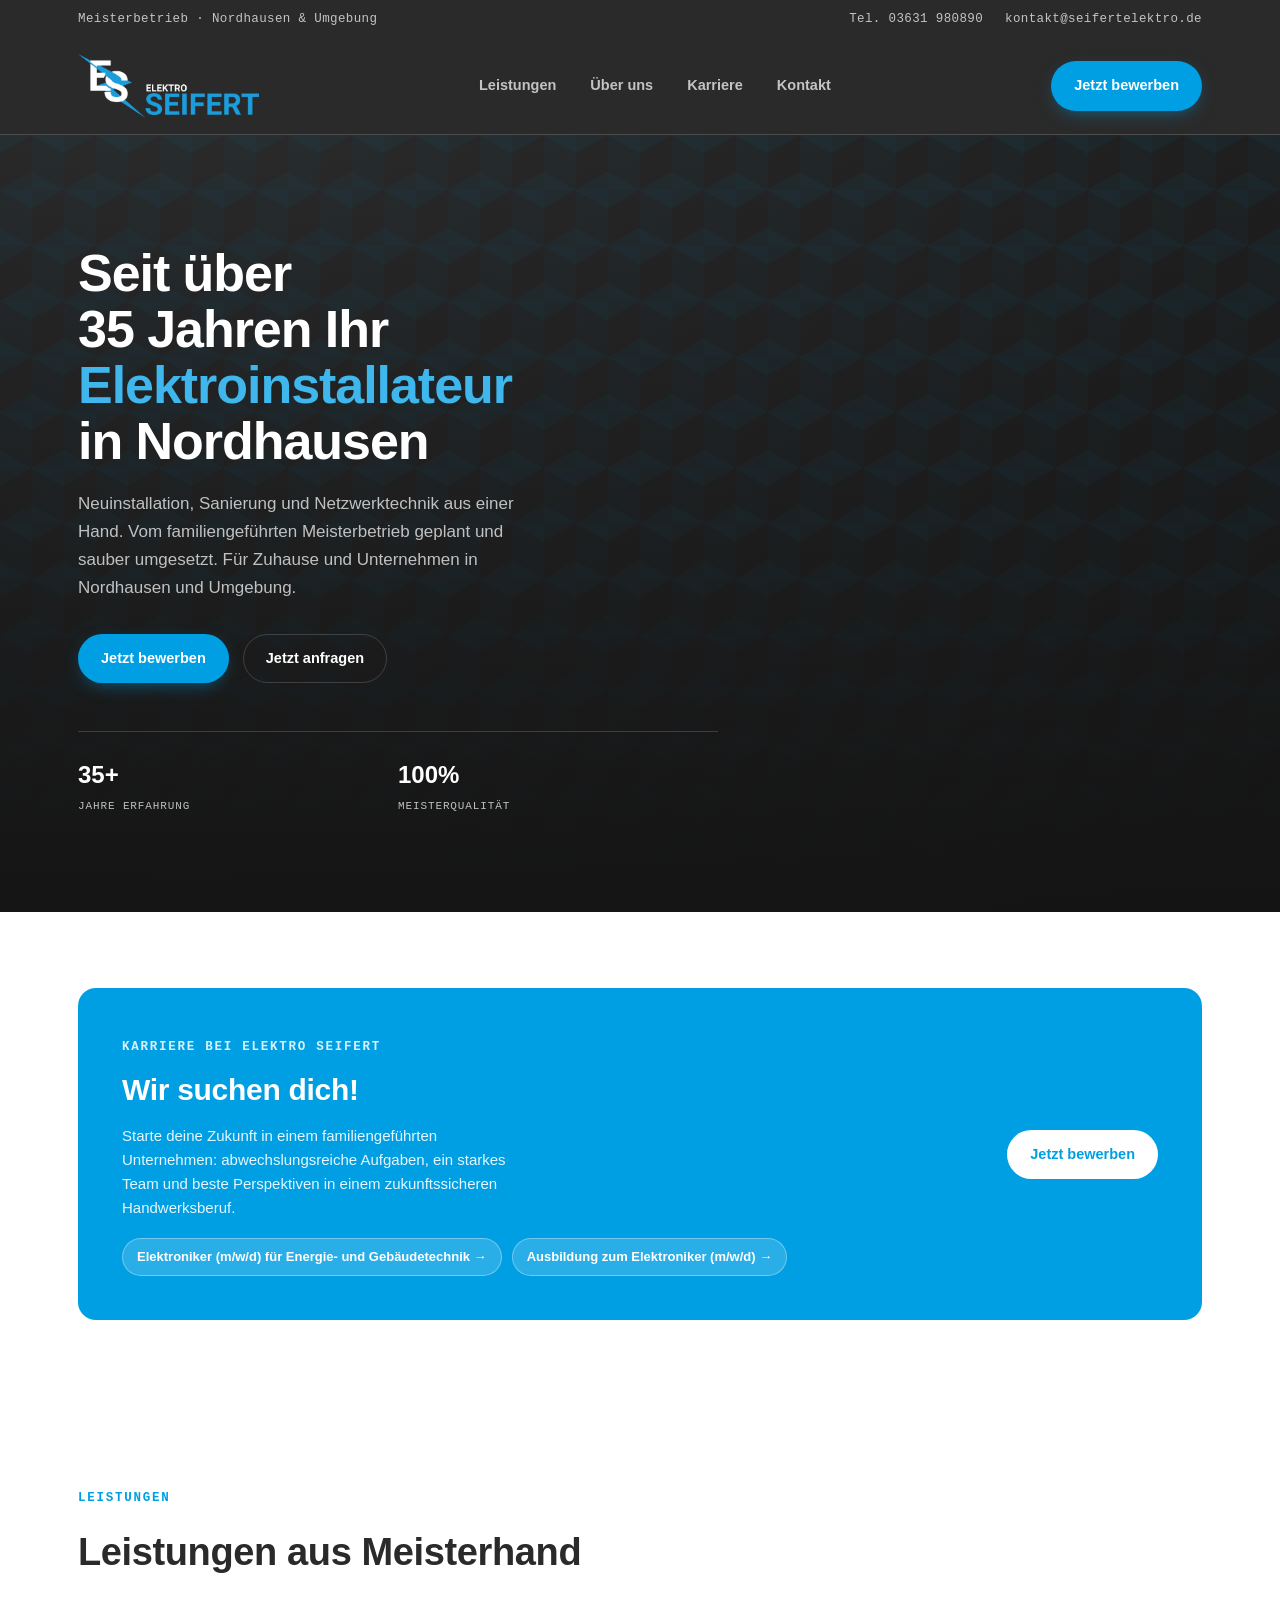
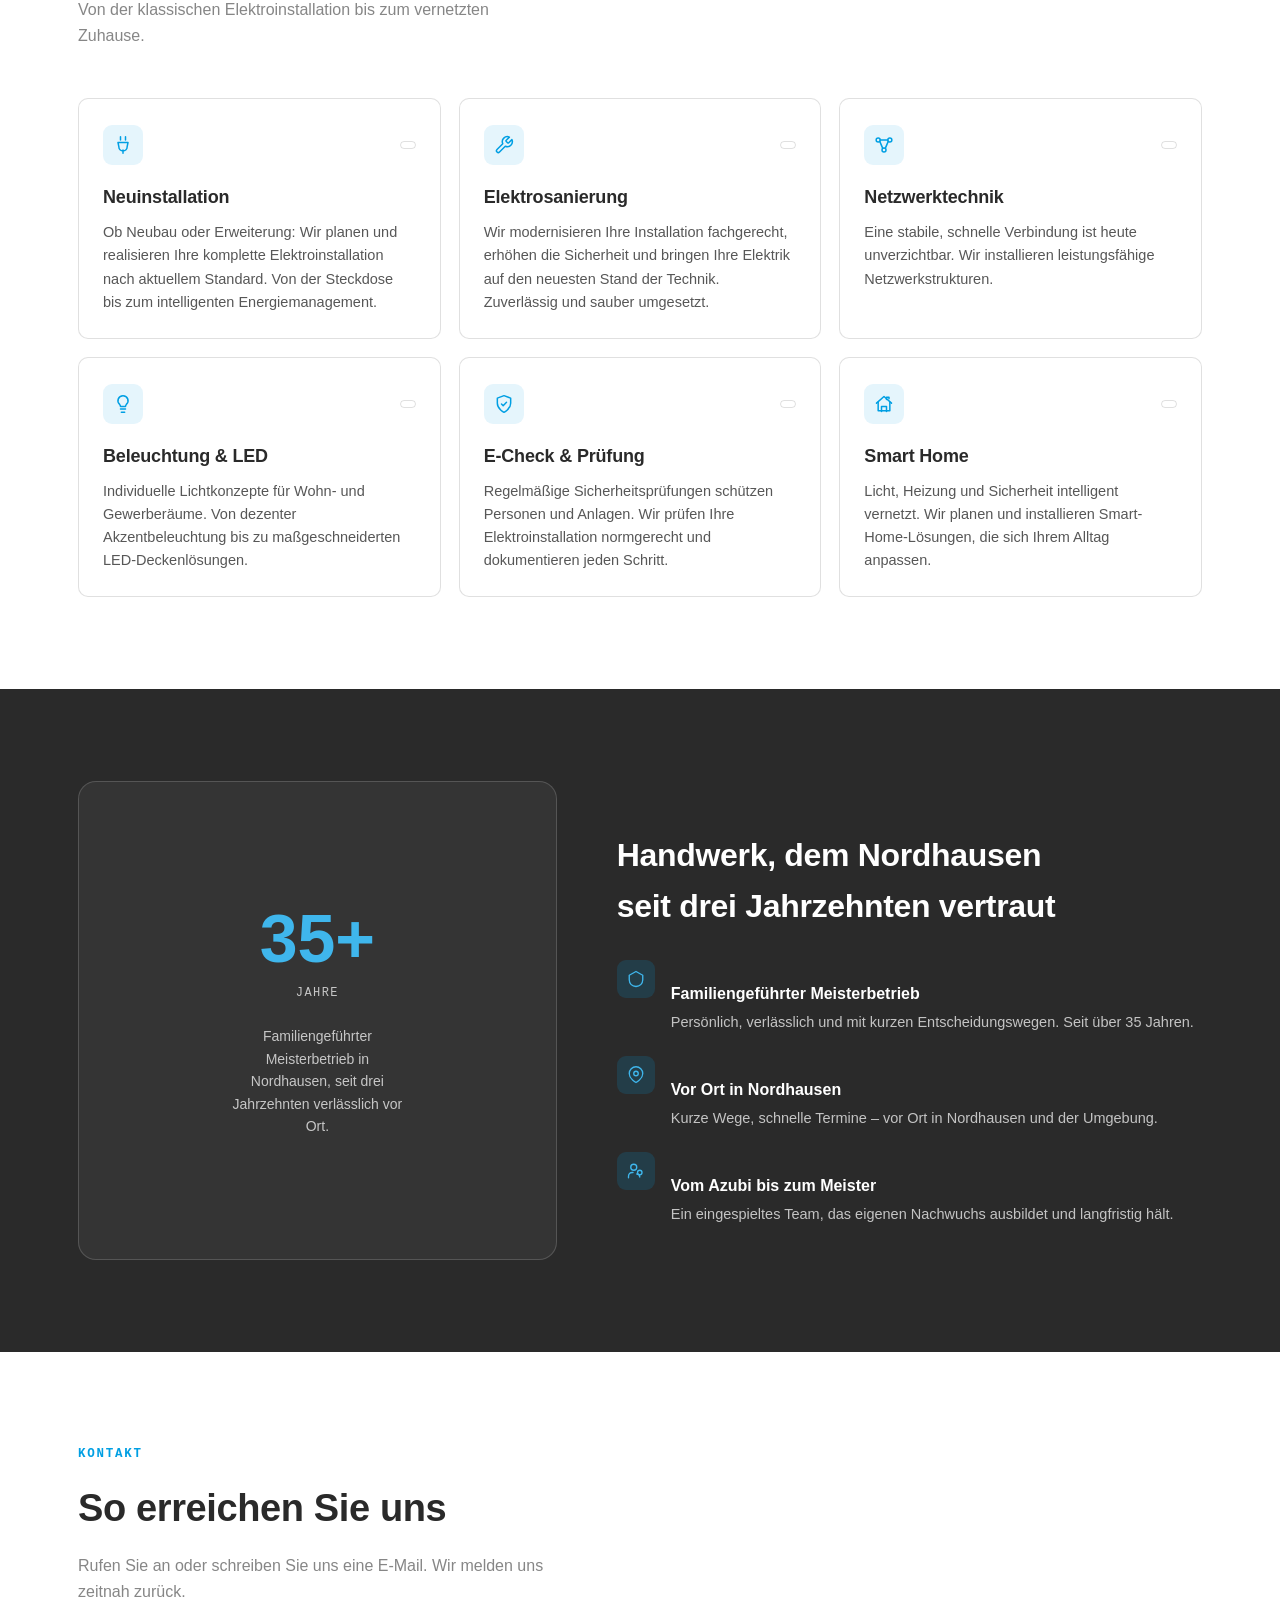
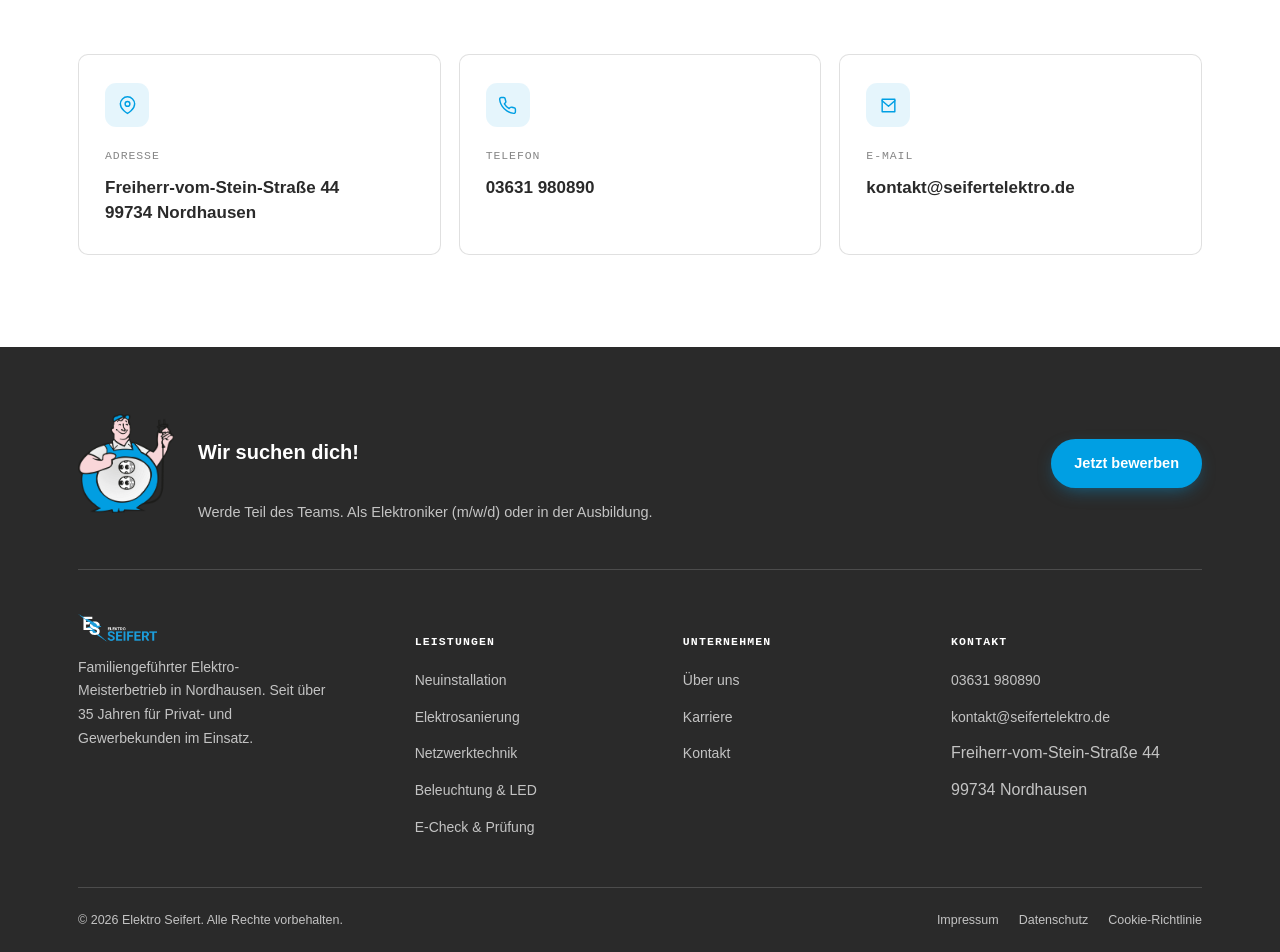
==== commit 456e5ccb: "Update index.html" ====
--- a/index.html
+++ b/index.html
@@ -108,7 +108,7 @@
             <span class="panel-tag"></span>
           </div>
           <h3>Neuinstallation</h3>
-          <p>Ob Neubau oder Erweiterung: Wir planen und realisieren Ihre komplette Elektroinstallation nach aktuellem Standard – von der Steckdose bis zum intelligenten Energiemanagement.</p>
+          <p>Ob Neubau oder Erweiterung: Wir planen und realisieren Ihre komplette Elektroinstallation nach aktuellem Standard. Von der Steckdose bis zum intelligenten Energiemanagement.</p>
         </article>
 
         <article class="panel-card">
@@ -117,7 +117,7 @@
             <span class="panel-tag"></span>
           </div>
           <h3>Elektrosanierung</h3>
-          <p>Wir modernisieren Ihre Installation fachgerecht, erhöhen die Sicherheit und bringen Ihre Elektrik auf den neuesten Stand der Technik – zuverlässig und sauber umgesetzt.</p>
+          <p>Wir modernisieren Ihre Installation fachgerecht, erhöhen die Sicherheit und bringen Ihre Elektrik auf den neuesten Stand der Technik. Zuverlässig und sauber umgesetzt.</p>
         </article>
 
         <article class="panel-card">
@@ -126,7 +126,7 @@
             <span class="panel-tag"></span>
           </div>
           <h3>Netzwerktechnik</h3>
-          <p>Eine stabile, schnelle Verbindung ist heute unverzichtbar. Wir installieren leistungsfähige Netzwerkstrukturen – von der strukturierten Verkabelung bis zum WLAN.</p>
+          <p>Eine stabile, schnelle Verbindung ist heute unverzichtbar. Wir installieren leistungsfähige Netzwerkstrukturen.</p>
         </article>
 
         <article class="panel-card">
@@ -135,7 +135,7 @@
             <span class="panel-tag"></span>
           </div>
           <h3>Beleuchtung &amp; LED</h3>
-          <p>Individuelle Lichtkonzepte für Wohn- und Gewerberäume – von dezenter Akzentbeleuchtung bis zu maßgeschneiderten LED-Deckenlösungen.</p>
+          <p>Individuelle Lichtkonzepte für Wohn- und Gewerberäume. Von dezenter Akzentbeleuchtung bis zu maßgeschneiderten LED-Deckenlösungen.</p>
         </article>
 
         <article class="panel-card">
@@ -153,7 +153,7 @@
             <span class="panel-tag"></span>
           </div>
           <h3>Smart Home</h3>
-          <p>Licht, Heizung und Sicherheit intelligent vernetzt – wir planen und installieren Smart-Home-Lösungen, die sich Ihrem Alltag anpassen.</p>
+          <p>Licht, Heizung und Sicherheit intelligent vernetzt. Wir planen und installieren Smart-Home-Lösungen, die sich Ihrem Alltag anpassen.</p>
         </article>
       </div>
     </div>
@@ -225,7 +225,7 @@
       <img class="foot-mascot" src="assets/mascot.webp" alt="Elektro Seifert Maskottchen" />
       <div class="foot-cta-text">
         <h5>Wir suchen dich!</h5>
-        <p>Werde Teil des Teams – als Elektroniker (m/w/d) oder in der Ausbildung.</p>
+        <p>Werde Teil des Teams. Als Elektroniker (m/w/d) oder in der Ausbildung.</p>
       </div>
       <a class="btn btn-primary" href="#kontakt" style="flex-shrink:0;">Jetzt bewerben</a>
     </div>
